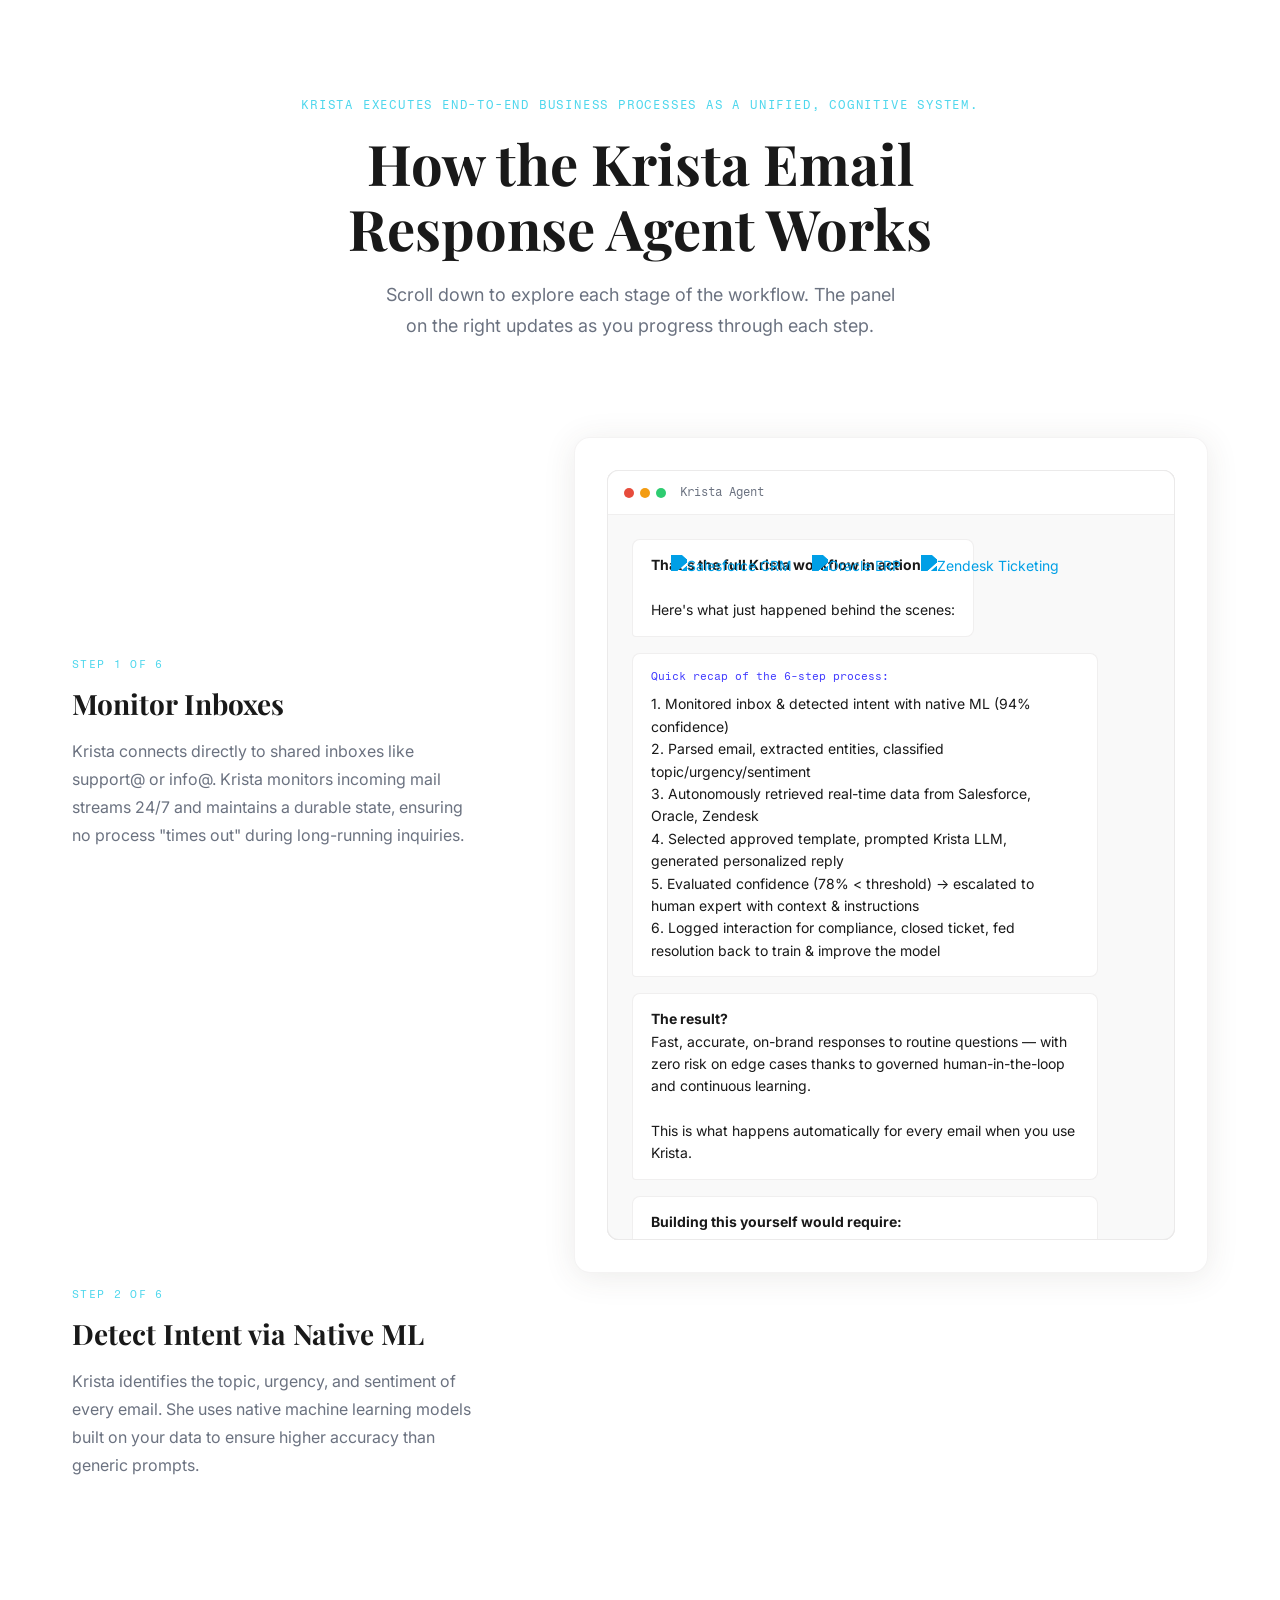
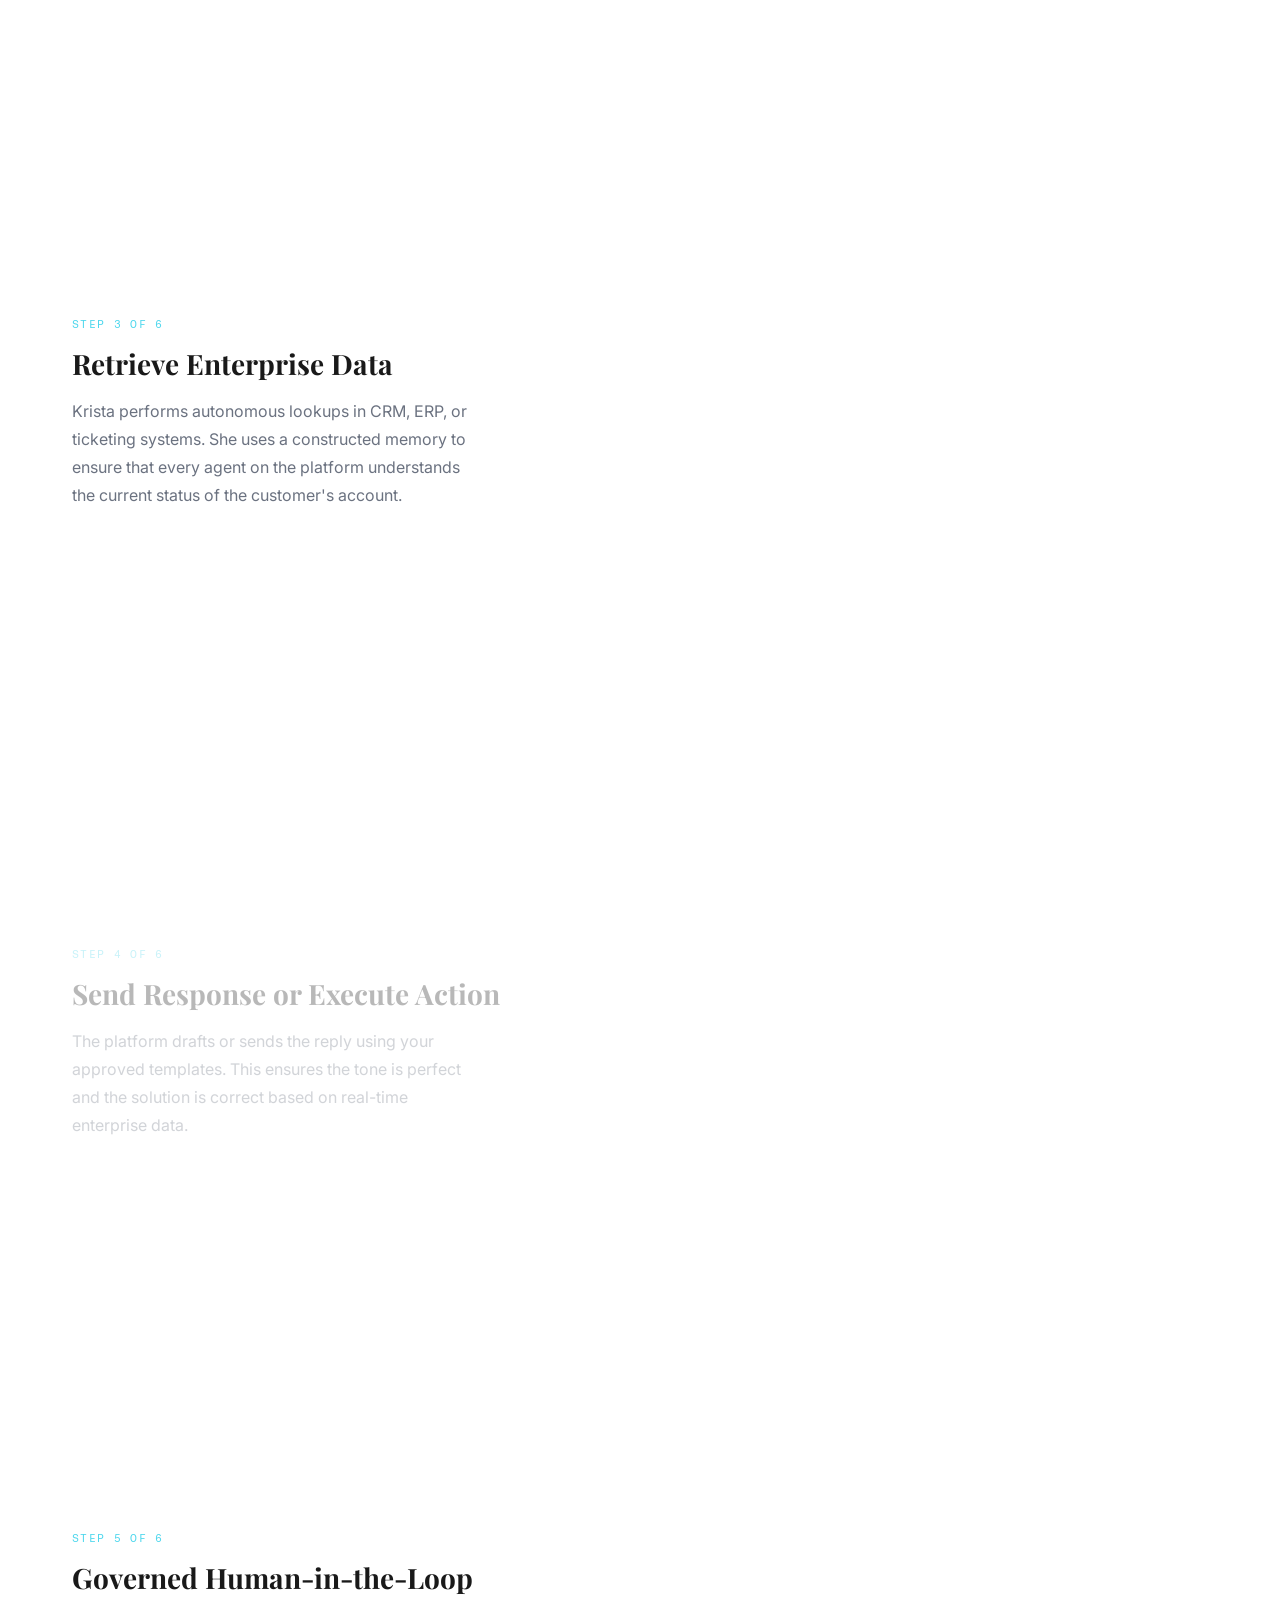
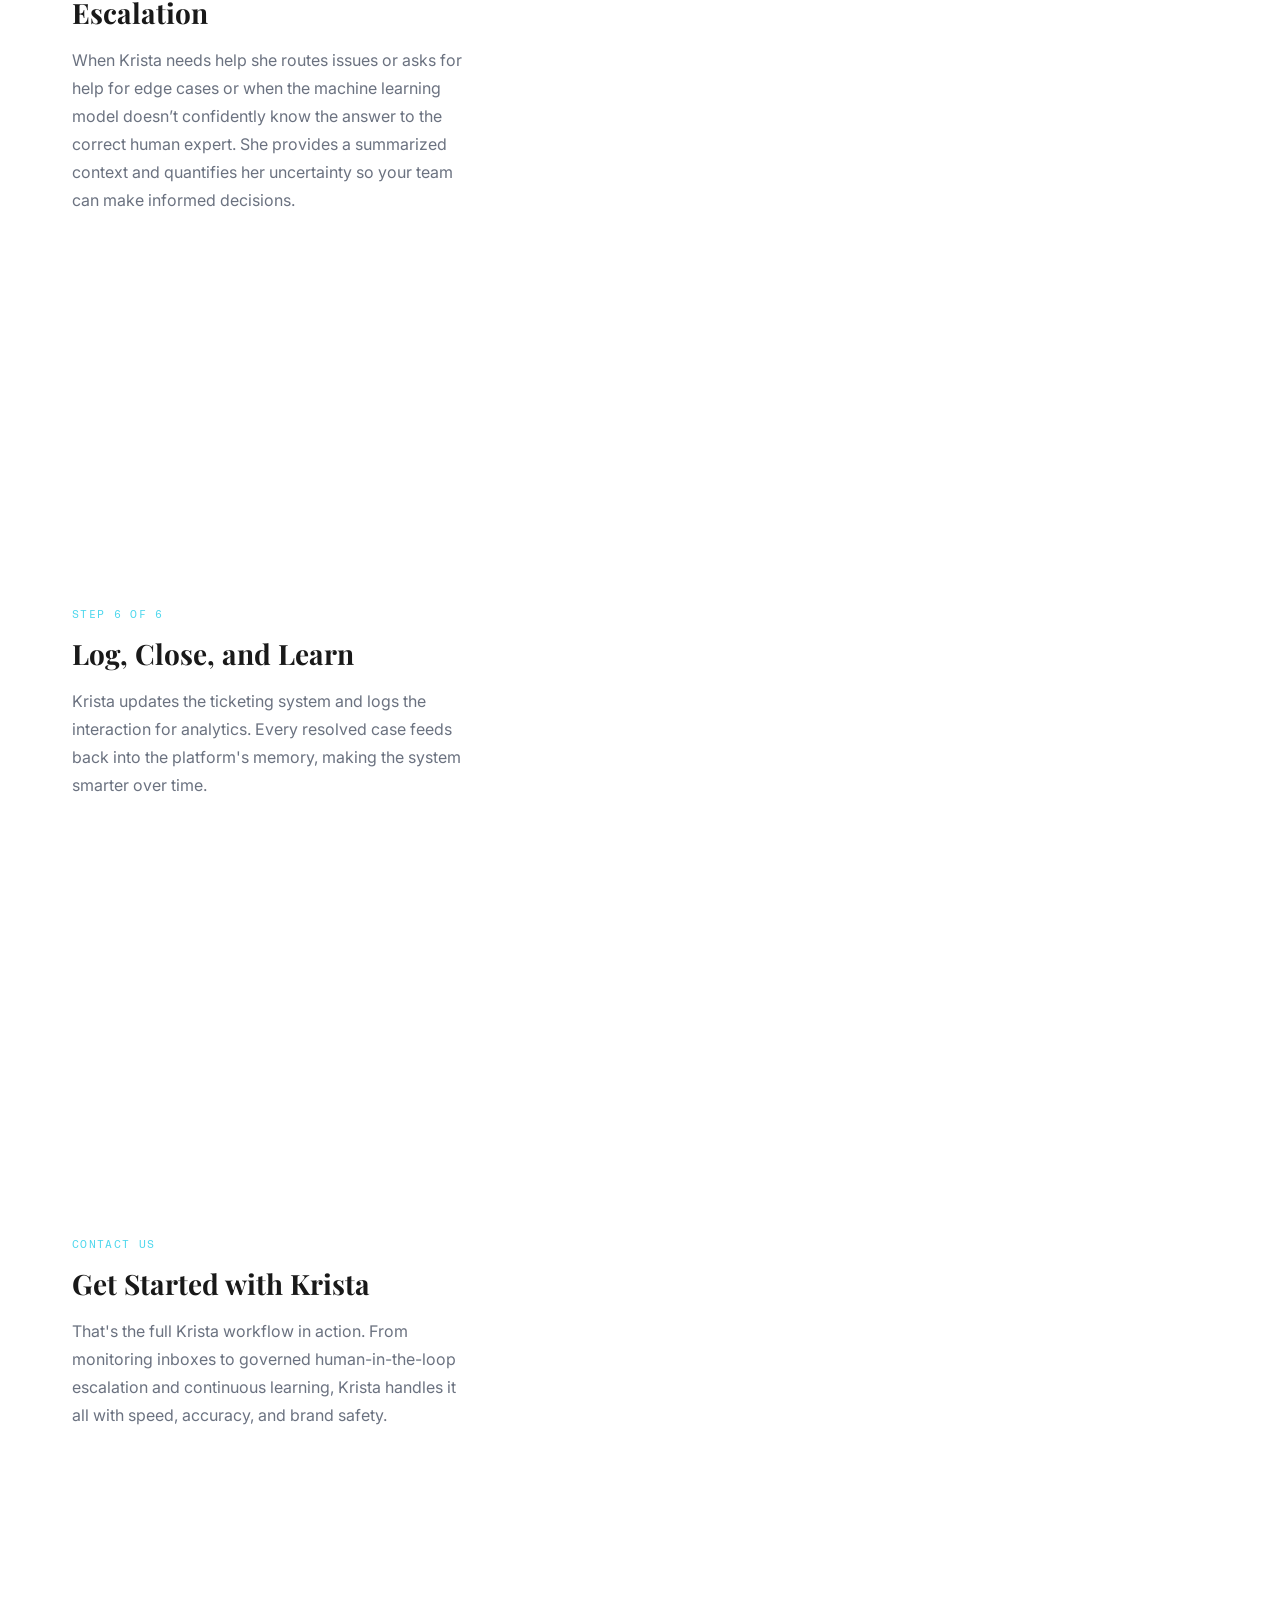
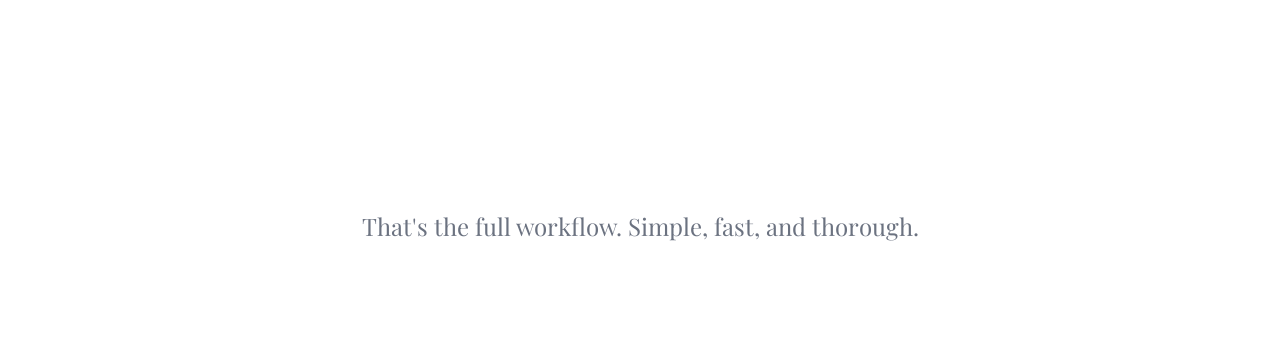
==== Email read and respond/index.html @ 3c8031a1 "initializing demo repository" ====
<!DOCTYPE html>
<html lang="en">
<head>
  <meta charset="UTF-8">
  <meta name="viewport" content="width=device-width, initial-scale=1.0">
  <title>Scrollytelling Demo</title>
  <link rel="preconnect" href="https://fonts.googleapis.com">
  <link rel="preconnect" href="https://fonts.gstatic.com" crossorigin>
  <link href="https://fonts.googleapis.com/css2?family=Inter:wght@400;500;600&family=Playfair+Display:wght@500;700&family=Fragment+Mono&display=swap" rel="stylesheet">
  <link rel="stylesheet" href="styles.css">
</head>
<body>

  <header class="hero">
    <span class="hero__label">Krista executes end-to-end business processes as a unified, cognitive system.

</span>
    <h1 class="hero__title">How the Krista Email Response Agent Works</h1>
    <p class="hero__subtitle">Scroll down to explore each stage of the workflow. The panel on the right updates as you progress through each step.</p>
  </header>

  <section class="scrolly" aria-label="Feature walkthrough">

    <!-- LEFT COLUMN: Scrollable text steps -->
    <div class="scrolly__steps">

      <article class="scrolly__step is-active" data-step="1">
        <span class="scrolly__label">STEP 1 OF 6</span>
        <h2 class="scrolly__heading">Monitor Inboxes</h2>
        <p class="scrolly__text">Krista connects directly to shared inboxes like support@ or info@. Krista monitors incoming mail streams 24/7 and maintains a durable state, ensuring no process "times out" during long-running inquiries.</p>
      </article>

      <article class="scrolly__step" data-step="2">
        <span class="scrolly__label">STEP 2 OF 6</span>
        <h2 class="scrolly__heading">Detect Intent via Native ML</h2>
        <p class="scrolly__text">Krista identifies the topic, urgency, and sentiment of every email. She uses native machine learning models built on your data to ensure higher accuracy than generic prompts.</p>
      </article>

      <article class="scrolly__step" data-step="3">
        <span class="scrolly__label">STEP 3 OF 6</span>
        <h2 class="scrolly__heading">Retrieve Enterprise Data</h2>
        <p class="scrolly__text">Krista performs autonomous lookups in CRM, ERP, or ticketing systems. She uses a constructed memory to ensure that every agent on the platform understands the current status of the customer's account.</p>
      </article>

      <article class="scrolly__step" data-step="4">
        <span class="scrolly__label">STEP 4 OF 6</span>
        <h2 class="scrolly__heading">Send Response or Execute Action</h2>
        <p class="scrolly__text">The platform drafts or sends the reply using your approved templates. This ensures the tone is perfect and the solution is correct based on real-time enterprise data.</p>
      </article>

      <article class="scrolly__step" data-step="5">
        <span class="scrolly__label">STEP 5 OF 6</span>
        <h2 class="scrolly__heading">Governed Human-in-the-Loop Escalation</h2>
        <p class="scrolly__text">When Krista needs help she routes issues or asks for help for edge cases or when the machine learning model doesn’t confidently know the answer to the correct human expert. She provides a summarized context and quantifies her uncertainty so your team can make informed decisions.</p>
      </article>

      <article class="scrolly__step" data-step="6">
        <span class="scrolly__label">STEP 6 OF 6</span>
        <h2 class="scrolly__heading">Log, Close, and Learn</h2>
        <p class="scrolly__text">Krista updates the ticketing system and logs the interaction for analytics. Every resolved case feeds back into the platform's memory, making the system smarter over time.</p>
      </article>

       <article class="scrolly__step" data-step="7">
        <span class="scrolly__label">Contact Us</span>
        <h2 class="scrolly__heading">Get Started with Krista</h2>
        <p class="scrolly__text">That's the full Krista workflow in action. From monitoring inboxes to governed human-in-the-loop escalation and continuous learning, Krista handles it all with speed, accuracy, and brand safety.</p>

    </div>

    <!-- RIGHT COLUMN: Sticky panel with swappable content -->
    <div class="scrolly__sticky-wrap">
      <div class="scrolly__sticky">

       <!-- Panel 1: Chat/Input Card – Step 1: Inbox Monitoring & Intent Detection -->
<div class="scrolly__panel is-active" data-panel="1">
  <div class="panel-card">
    <div class="panel-card__header">
      <span class="panel-card__dot panel-card__dot--red"></span>
      <span class="panel-card__dot panel-card__dot--yellow"></span>
      <span class="panel-card__dot panel-card__dot--green"></span>
      <span class="panel-card__title">Krista Agent</span>
    </div>
    <div class="panel-card__body">
      <div class="chat-bubble chat-bubble--user">
        New email arrived in support@yourcompany.com<br>
        From: customer123@example.com<br>
        Subject: Where is my order #ORD-45678?
      </div>

      <div class="chat-bubble chat-bubble--agent chat-bubble--hidden">
        <span class="chat-bubble__status">Monitoring shared inbox 24/7...</span>
        New message detected. Establishing durable connection state.
      </div>

      <div class="chat-bubble chat-bubble--agent chat-bubble--hidden">
        <span class="chat-bubble__status">Step 1 complete.</span>
        Moving to intent detection.
      </div>
    </div>
  </div>
</div>

<!-- Panel 2: Step 2 – Detailed Parsing, Intent Classification & Context Building -->
<div class="scrolly__panel" data-panel="2">
  <div class="panel-card">
    <div class="panel-card__header">
      <span class="panel-card__dot panel-card__dot--red"></span>
      <span class="panel-card__dot panel-card__dot--yellow"></span>
      <span class="panel-card__dot panel-card__dot--green"></span>
      <span class="panel-card__title">Krista Agent</span>
    </div>
    <div class="panel-card__body">

      <div class="chat-bubble chat-bubble--agent">
        <span class="chat-bubble__status">Reading email content → subject, body, attachments...</span>
        Parsing natural language input.
        Extracting key entities: order number ORD-45678
        Intent keywords: ("where is", "order").
      </div>

      <div class="chat-bubble chat-bubble--agent chat-bubble--hidden">
        <div style="float: left; margin: 0 16px 12px 0; max-width: 20%;">
          <img src="https://krista.ai/wp-content/uploads/2024/02/Ask-Krista-AI@2x.png" 
               alt="Krista AI Intent Detection Illustration" 
               style="display: block; width: 100%; height: auto; border-radius: 8px;">
        </div>
        <span class="chat-bubble__status">Calling native ML intent classifier (trained on your historical data)...</span>
        Analyzing topic, urgency, and sentiment. 
        Model confidence: 94%.
      </div>

      <div class="chat-bubble chat-bubble--agent chat-bubble--hidden">
        <span class="chat-bubble__status">Intent detected:</span>
        Topic → Order status inquiry<br>
        Urgency → Medium<br>
        Sentiment → Neutral / slightly anxious<br>
        Primary intent label → "shipment_question / track_order"
      </div>

      <div class="chat-bubble chat-bubble--agent chat-bubble--hidden">
        <span class="chat-bubble__status">Building shared memory context...</span>
        Customer email matches existing record.
        Preparing for autonomous data lookup in next step (CRM / ticketing system).
      </div>

      <div class="chat-bubble chat-bubble--agent chat-bubble--hidden">
        <span class="chat-bubble__status">Step 2 complete.</span>
        High-confidence context established.
        Initiating autonomous enterprise data retrieval.
      </div>

    </div>
  </div>
</div>
    <!-- Panel 3: Step 3 – Autonomous Enterprise Data Retrieval -->
<div class="scrolly__panel" data-panel="3">
  <div class="panel-card">
    <div class="panel-card__header">
      <span class="panel-card__dot panel-card__dot--red"></span>
      <span class="panel-card__dot panel-card__dot--yellow"></span>
      <span class="panel-card__dot panel-card__dot--green"></span>
      <span class="panel-card__title">Krista Agent</span>
    </div>
    <div class="panel-card__body">

      <div class="chat-bubble chat-bubble--agent">
        <!-- Icons row: Connected systems -->
        <div style="text-align: center; margin-bottom: 12px;">
          <!-- Salesforce (tinted to Krista blue) -->
          <img src="https://simpleicons.org/icons/salesforce.svg" 
               alt="Salesforce CRM" 
               style="width: 32px; height: 32px; margin: 0 8px; vertical-align: middle; filter: brightness(0) saturate(100%) invert(42%) sepia(93%) saturate(1352%) hue-rotate(168deg) brightness(95%) contrast(101%);">

          <!-- Oracle (tinted similarly) -->
          <img src="https://simpleicons.org/icons/oracle.svg" 
               alt="Oracle ERP" 
               style="width: 32px; height: 32px; margin: 0 8px; vertical-align: middle; filter: brightness(0) saturate(100%) invert(42%) sepia(93%) saturate(1352%) hue-rotate(168deg) brightness(95%) contrast(101%);">

          <!-- Zendesk (tinted) -->
          <img src="https://upload.wikimedia.org/wikipedia/commons/c/c8/Zendesk_logo.svg" 
               alt="Zendesk Ticketing" 
               style="width: 32px; height: 32px; margin: 0 8px; vertical-align: middle; filter: brightness(0) saturate(100%) invert(42%) sepia(93%) saturate(1352%) hue-rotate(168deg) brightness(95%) contrast(101%);">
        </div>

        <span class="chat-bubble__status">Retrieving real-time data from connected enterprise systems...</span>
        Connected: Salesforce CRM, Oracle ERP, Zendesk ticketing.<br>
        Found matching customer record in Salesforce.<br>
        Order status pulled from ERP: Shipped via UPS.<br>
        No open tickets in Zendesk – proceeding to draft personalized response.
      </div>

      <div class="chat-bubble chat-bubble--agent chat-bubble--hidden">
        <span class="chat-bubble__status">Step 3 complete.</span>
        All required data retrieved with high confidence.
        Moving to response generation.
      </div>

    </div>
  </div>
</div>
    

        <!-- Panel 4: Step 4 – Draft Response Generation with Templates & Krista LLM -->
<div class="scrolly__panel" data-panel="4">
  <div class="panel-card">
    <div class="panel-card__header">
      <span class="panel-card__dot panel-card__dot--red"></span>
      <span class="panel-card__dot panel-card__dot--yellow"></span>
      <span class="panel-card__dot panel-card__dot--green"></span>
      <span class="panel-card__title">Krista Agent</span>
    </div>
    <div class="panel-card__body">

      <div class="chat-bubble chat-bubble--agent">
        <span class="chat-bubble__status">Collecting all relevant information and data...</span>
        Merging real-time results from Salesforce CRM, Oracle ERP, Zendesk ticketing, and shared memory context.<br>
        Customer record confirmed:
         • Order #ORD-45678 status: Shipped
         • ETA: 2 days • No open tickets
         • Sentiment: Neutral/slightly anxious.
      </div>

      <div class="chat-bubble chat-bubble--agent chat-bubble--hidden">
        <span class="chat-bubble__status">Retrieving approved brand template...</span>
        Matching intent label "shipment_question / track_order" to your pre-approved response library.<br>
        Selected template: "Order-Status-Update-Standard-v3" (contains placeholders for order number, carrier, ETA, and empathetic tone).
      </div>

      <div class="chat-bubble chat-bubble--agent chat-bubble--hidden">
        <span class="chat-bubble__status">Building structured prompt for Krista LLM...</span>
        Injecting live data into template slots
         • Enforcing exact brand tone guidelines
         • Adding personalization rules (customer name, previous interaction history) 
         • Including compliance & accuracy guardrails.
      </div>

      <div class="chat-bubble chat-bubble--agent chat-bubble--hidden">
        <span class="chat-bubble__status">Calling Krista LLM (fine-tuned on your historical data & tone)...</span>
        Generating response with high fidelity.<br>
        Model confidence: 98%.
      </div>

      <div class="chat-bubble chat-bubble--agent chat-bubble--hidden">
        <span class="chat-bubble__status">Step 4 complete.</span>
        Personalized reply drafted and and delivered.
      </div>

    </div>
  </div>
</div>

        <!-- Panel 5: Step 5 – Governed Human-in-the-Loop Escalation -->
<div class="scrolly__panel" data-panel="5">
  <div class="panel-card">
    <div class="panel-card__header">
      <span class="panel-card__dot panel-card__dot--red"></span>
      <span class="panel-card__dot panel-card__dot--yellow"></span>
      <span class="panel-card__dot panel-card__dot--green"></span>
      <span class="panel-card__title">Krista Agent</span>
    </div>
    <div class="panel-card__body">

      <div class="chat-bubble chat-bubble--agent">
        <span class="chat-bubble__status">Evaluating response confidence before send...</span>
        Intent classification: 94% (from Step 2)<br>
        Data retrieval completeness: 100%<br>
        Generated response personalization & tone match: 72%<br>
        Overall confidence score: 78%<br><br>
        <strong>Threshold not met (below 85%). Triggering governed human-in-the-loop escalation.</strong>
      </div>

      <div class="chat-bubble chat-bubble--agent chat-bubble--hidden">
        <span class="chat-bubble__status">Routing to human expert...</span>
        Detected edge case: Customer mentioned "damaged package" in follow-up sentence not captured in primary intent.<br>
        Uncertainty source: Ambiguous damage description + no matching photos or prior claim in Zendesk.<br>
        Recommended assignee: Customer Support Tier 2 (SME: Shipping & Claims)
      </div>

      <div class="chat-bubble chat-bubble--agent chat-bubble--hidden">
        <span class="chat-bubble__status">Human escalation ticket created & assigned</span>
        Sending summary context to agent dashboard...
      </div>

      <div class="chat-bubble chat-bubble--agent chat-bubble--hidden">
        <strong>Message to assigned agent (visible in your ticketing / collaboration tool):</strong><br><br>
        <em>Hi Team,<br><br>
        Krista here — I've escalated this conversation (Ticket #SUP-98765, Customer: customer123@example.com, Order #ORD-45678).<br><br>
        <strong>Why escalation?</strong><br>
        • Overall confidence: 78% (below 85% threshold)<br>
        • Detected potential claim for damaged package in body text ("box arrived crushed"), but no photos or prior claim found<br>
        • Intent label "shipment_question" may need upgrade to "damage_claim_inquiry"<br><br>
        <strong>Current Krista draft (not sent):</strong><br>
        "Hi [Name], thank you for reaching out about order #ORD-45678. Your package has shipped via UPS and is expected in 2 days."<br><br>
        <strong>Recommended next steps:</strong><br>
        1. Review full email thread (attached in ticket)<br>
        2. Decide if this needs damage claim process (request photos, file claim with UPS, issue refund/replacement)<br>
        3. Reply directly or update Krista with approved response text / new intent label<br>
        4. Mark ticket "Resolved by human" or "Teach Krista" to retrain model on this edge case<br><br>
        Let me know how you'd like to proceed — I'm ready to incorporate your guidance instantly.<br><br>
        Thanks!<br>Krista</em>
      </div>

      <div class="chat-bubble chat-bubble--agent chat-bubble--hidden">
        <span class="chat-bubble__status">Waiting for human input...</span>
        Escalation complete. Krista paused — will resume once agent provides direction or approval.<br>
        This ensures 100% accuracy and brand safety on uncertain cases.
      </div>

      <div class="chat-bubble chat-bubble--agent chat-bubble--hidden">
        <span class="chat-bubble__status">Step 5 complete (conditional).</span>
        Governed human-in-the-loop activated for edge case handling. Process remains fully auditable and improvable.
      </div>

    </div>
  </div>
</div>

        <!-- Panel 6: Step 6 – Log, Close, and Learn (Continuous Improvement Loop) -->
<div class="scrolly__panel" data-panel="6">
  <div class="panel-card">
    <div class="panel-card__header">
      <span class="panel-card__dot panel-card__dot--red"></span>
      <span class="panel-card__dot panel-card__dot--yellow"></span>
      <span class="panel-card__dot panel-card__dot--green"></span>
      <span class="panel-card__title">Krista Agent</span>
    </div>
    <div class="panel-card__body">

      <div class="chat-bubble chat-bubble--agent">
        <span class="chat-bubble__status">Finalizing interaction – entering logging & learning phase...</span>
        All steps completed. Response delivered (or escalated & resolved with human input).
      </div>

      <div class="chat-bubble chat-bubble--agent chat-bubble--hidden">
        <span class="chat-bubble__status">Updating ticketing system for compliance & audit trail...</span>
        Logging full interaction metadata to Zendesk / your chosen platform:<br>
        • Ticket #SUP-98765 updated & closed<br>
        • Full email thread archived<br>
        • Resolution outcome recorded: "Answered via Krista AI" or "Resolved by human escalation"<br>
        • Timestamps, confidence scores, data sources, and final response attached<br>
        • Compliance tags applied (e.g., GDPR/PII handled, no sensitive data exposed)
      </div>

      <div class="chat-bubble chat-bubble--agent chat-bubble--hidden">
        <span class="chat-bubble__status">Feeding resolved case back into Krista platform memory...</span>
        Preparing anonymized learning dataset:<br>
        • Original email + extracted intent<br>
        • Retrieved enterprise data (Salesforce, Oracle, Zendesk)<br>
        • Generated draft (if sent) or human-approved final response<br>
        • Confidence scores at each step<br>
        • Any escalation reason & human correction (if applicable)
      </div>

      <div class="chat-bubble chat-bubble--agent chat-bubble--hidden">
        <span class="chat-bubble__status">Reinforcement & model update initiated...</span>
        Sending batch to Krista training pipeline:<br>
        • If fully autonomous (high confidence): Positive reinforcement – strengthens current intent classification & response patterns<br>
        • If human escalated & provided correction: Supervised learning signal – adjusts model weights for this edge case<br>
        • Retraining frequency: Continuous (incremental updates) + periodic full retrain on accumulated cases<br>
        • Outcome: Next time a similar ambiguous "damaged package" inquiry arrives, Krista will classify & handle it with higher confidence
      </div>

      <div class="chat-bubble chat-bubble--agent chat-bubble--hidden">
        <span class="chat-bubble__status">Learning loop complete.</span>
        Interaction logged for analytics & compliance.<br>
        Model improved incrementally.<br>
        Krista is now smarter for future inquiries from this customer and similar ones.
      </div>

      <div class="chat-bubble chat-bubble--agent chat-bubble--hidden">
        <span class="chat-bubble__status">Step 6 complete – cycle finished.</span>
        Ready for next incoming email. Continuous improvement active 24/7.
      </div>

    </div>
  </div>
</div>
<!-- Panel 7: Final Summary & Call to Action -->
<div class="scrolly__panel" data-panel="7">
  <div class="panel-card">
    <div class="panel-card__header">
      <span class="panel-card__dot panel-card__dot--red"></span>
      <span class="panel-card__dot panel-card__dot--yellow"></span>
      <span class="panel-card__dot panel-card__dot--green"></span>
      <span class="panel-card__title">Krista Agent</span>
    </div>
    <div class="panel-card__body">

      <div class="chat-bubble chat-bubble--agent">
        <strong>That's the full Krista workflow in action.</strong><br><br>
        Here's what just happened behind the scenes:
      </div>

      <div class="chat-bubble chat-bubble--agent chat-bubble--hidden">
        <span class="chat-bubble__status">Quick recap of the 6-step process:</span>
        1. Monitored inbox & detected intent with native ML (94% confidence)<br>
        2. Parsed email, extracted entities, classified topic/urgency/sentiment<br>
        3. Autonomously retrieved real-time data from Salesforce, Oracle, Zendesk<br>
        4. Selected approved template, prompted Krista LLM, generated personalized reply<br>
        5. Evaluated confidence (78% < threshold) → escalated to human expert with context & instructions<br>
        6. Logged interaction for compliance, closed ticket, fed resolution back to train & improve the model
      </div>

      <div class="chat-bubble chat-bubble--agent chat-bubble--hidden">
        <strong>The result?</strong><br>
        Fast, accurate, on-brand responses to routine questions — with zero risk on edge cases thanks to governed human-in-the-loop and continuous learning.<br><br>
        This is what happens automatically for every email when you use Krista.
      </div>

      <div class="chat-bubble chat-bubble--agent chat-bubble--hidden">
        <strong>Building this yourself would require:</strong><br><br>
        • Custom machine learning models trained on your data<br>
        • Enterprise-grade security & compliance (PII handling, audit trails, GDPR/SOX)<br>
        • Robust governance & confidence scoring<br>
        • Real-time integrations to every system (CRM, ERP, ticketing)<br>
        • A safe way to detect out-of-bounds conditions and seamlessly engage the right human expert<br>
        • Ongoing reinforcement learning from every resolved case<br><br>
        That's a massive engineering lift — and most teams never finish it.
      </div>

      <div class="chat-bubble chat-bubble--agent chat-bubble--hidden">
        <strong>Krista already solves all of this — out of the box.</strong><br><br>
        No reinventing the wheel. Just connect your inbox and systems, define your tone/templates, set confidence thresholds… and let the agentic platform handle the rest.<br><br>
        Ready to stop drowning in shared inbox emails and start scaling support intelligently?
      </div>

      <!-- Call to Action Button -->
      <div style="text-align: center; margin: 24px 0;">
        <a href="https://krista.ai/contact/" 
           target="_blank" 
           style="display: inline-block; padding: 16px 32px; background-color: #4FD7ED; color: #FFFFFF; font-weight: bold; text-decoration: none; border-radius: 8px; font-size: 18px; box-shadow: 0 4px 12px rgba(79,215,237,0.3); transition: all 0.3s;">
          Contact Us to Get Started
        </a>
      </div>

      <div class="chat-bubble chat-bubble--agent chat-bubble--hidden" style="text-align: center; font-size: 14px; color: #7471FF;">
        Let's talk about how Krista can transform your shared inbox today.
      </div>

    </div>
  </div>
</div>
      </div>
    </div>

  </section>

  <footer class="closing">
    <p class="closing__text">That's the full workflow. Simple, fast, and thorough.</p>
  </footer>

  <script src="script.js"></script>
</body>
</html>
---- Email read and respond/styles.css ----
/* ===== DESIGN TOKENS ===== */
:root {
 --color-bg:          #FFFFFF;       /* Primary white for main background */
  --color-bg-light:    #f9f9f9;       /* Light Grey like the product background */
  --color-surface:     #FFFFFF;       /* Clean white cards/bubbles */
  --color-text:        #191919;       /* Nearly Black – main body text, strong readability */
  --color-text-muted:  #6B7280;       /* Grey – muted text, subtitles, secondary info */
  --color-accent:      #4FD7ED;       /* Krista primary blue – key accents, buttons, active states */
  --color-accent-light:#3F39FF;       /* Neon Blue – lighter/vibrant variant for hover/glow */
  --color-callout-bg:  #F6AF1E;       /* Mandarin – warm callout background (attention-grabbing but not harsh) */
  --color-callout-border: #EB7C80;  /* Salmon – border or accent line for callouts/status */
  --color-code-bg:     #3F3920;       /* Deep brown – dark code/syntax block background */
  --color-code-text:   #FFFFFF;       /* White – high-contrast text on dark code bg */
  --color-critical:    #EB7C80;       /* Salmon – softer "critical" (errors/warnings) instead of harsh red */
  --color-high: #e67e22;
  --color-medium: #f1c40f;
  --color-low: #27ae60;

  --font-heading: "Playfair Display", Georgia, serif;
  --font-body: "Inter", system-ui, -apple-system, sans-serif;
  --font-mono: "Fragment Mono", "SF Mono", "Consolas", monospace;

  --radius-lg: 16px;
  --radius-md: 12px;
  --radius-sm: 8px;
  --radius-xs: 4px;

  --shadow-card: 0 2px 16px rgba(72, 58, 49, 0.06);
  --shadow-sticky: 0 4px 32px rgba(72, 58, 49, 0.10);

  --sticky-top: 2rem;
  --step-min-height: 70vh;
  --transition-speed: 0.4s;
}

/* ===== RESET & BASE ===== */
*,
*::before,
*::after {
  margin: 0;
  padding: 0;
  box-sizing: border-box;
}

html {
  scroll-behavior: smooth;
}

body {
  font-family: var(--font-body);
  background-color: var(--color-bg);
  color: var(--color-text);
  line-height: 1.6;
  -webkit-font-smoothing: antialiased;
}

/* ===== HERO SECTION ===== */
.hero {
  max-width: 800px;
  margin: 0 auto;
  padding: 6rem 2rem 4rem;
  text-align: center;
}

.hero__label {
  font-family: var(--font-mono);
  font-size: 0.75rem;
  letter-spacing: 0.15em;
  text-transform: uppercase;
  color: var(--color-accent);
  display: block;
  margin-bottom: 1rem;
}

.hero__title {
  font-family: var(--font-heading);
  font-size: clamp(2rem, 5vw, 3.5rem);
  font-weight: 700;
  line-height: 1.15;
  color: var(--color-text);
  margin-bottom: 1.25rem;
}

.hero__subtitle {
  font-size: 1.125rem;
  color: var(--color-text-muted);
  max-width: 520px;
  margin: 0 auto;
  line-height: 1.7;
}

/* ===== SCROLLYTELLING CONTAINER ===== */
.scrolly {
  display: flex;
  gap: 48px;
  max-width: 1200px;
  margin: 0 auto;
  padding: 2rem 2rem 4rem;
  position: relative;
}

/* ===== LEFT COLUMN: STEPS ===== */
.scrolly__steps {
  flex: 0 0 40%;
  min-width: 0;
}

.scrolly__step {
  min-height: var(--step-min-height);
  padding: 3rem 0;
  display: flex;
  flex-direction: column;
  justify-content: center;
  opacity: 0.3;
  transition: opacity 0.35s ease;
}

.scrolly__step.is-active {
  opacity: 1;
}

.scrolly__label {
  font-family: var(--font-mono);
  font-size: 0.7rem;
  font-weight: 500;
  letter-spacing: 0.12em;
  text-transform: uppercase;
  color: var(--color-accent);
  margin-bottom: 0.75rem;
  display: block;
}

.scrolly__heading {
  font-family: var(--font-heading);
  font-size: 1.75rem;
  font-weight: 700;
  color: var(--color-text);
  margin-bottom: 1rem;
  line-height: 1.25;
}

.scrolly__text {
  font-size: 1rem;
  line-height: 1.75;
  color: var(--color-text-muted);
  max-width: 40ch;
}

.scrolly__button {
  display: inline-flex;
  align-items: center;
  justify-content: center;
  margin-top: 1.5rem;
  padding: 0.75rem 1.25rem;
  border-radius: var(--radius-sm);
  background: var(--color-accent);
  color: #fff;
  text-decoration: none;
  font-weight: 600;
  transition: background 0.2s ease;
}

.scrolly__button:hover {
  background: var(--color-accent-light);
}

/* ===== RIGHT COLUMN: STICKY WRAP ===== */
.scrolly__sticky-wrap {
  flex: 1;
  min-width: 0;
}

.scrolly__sticky {
  position: sticky;
  top: var(--sticky-top);
  height: calc(100vh - var(--sticky-top) - 2rem);
  background: var(--color-surface);
  border-radius: var(--radius-lg);
  box-shadow: var(--shadow-sticky);
  border: 1px solid rgba(72, 58, 49, 0.06);
  overflow: hidden;
  display: grid;
}

/* ===== PANEL STACKING & TRANSITIONS ===== */
.scrolly__panel {
  grid-area: 1 / 1;
  opacity: 0;
  visibility: hidden;
  transition:
    opacity var(--transition-speed) ease,
    visibility 0s var(--transition-speed);
  padding: 2rem;
  display: flex;
  flex-direction: column;
  justify-content: center;
  overflow-y: auto;
}

.scrolly__panel.is-active {
  opacity: 1;
  visibility: visible;
  transition:
    opacity var(--transition-speed) ease,
    visibility 0s 0s;
}

/* ===== CALLOUT BOX ===== */
.scrolly__callout {
  background: var(--color-callout-bg);
  border-left: 3px solid var(--color-callout-border);
  border-radius: var(--radius-xs);
  padding: 0.875rem 1.125rem;
  margin-top: 1.5rem;
  font-size: 0.85rem;
  line-height: 1.6;
  color: var(--color-text);
}

/* ===== PANEL 1: CHAT CARD ===== */
.panel-card {
  background: var(--color-bg-light);
  border-radius: var(--radius-md);
  overflow: hidden;
  border: 1px solid rgba(72, 58, 49, 0.08);
  height: 100%;
  display: flex;
  flex-direction: column;
}

.panel-card__header {
  display: flex;
  align-items: center;
  gap: 6px;
  padding: 0.75rem 1rem;
  background: var(--color-bg);
  border-bottom: 1px solid rgba(72, 58, 49, 0.08);
}

.panel-card__dot {
  width: 10px;
  height: 10px;
  border-radius: 50%;
}

.panel-card__dot--red { background: #e74c3c; }
.panel-card__dot--yellow { background: #f39c12; }
.panel-card__dot--green { background: #2ecc71; }

.panel-card__title {
  font-family: var(--font-mono);
  font-size: 0.75rem;
  color: var(--color-text-muted);
  margin-left: 8px;
}

.panel-card__body {
  padding: 1.5rem;
  flex: 1;
  display: flex;
  flex-direction: column;
  gap: 1rem;
}

.chat-bubble {
  padding: 0.875rem 1.125rem;
  border-radius: var(--radius-sm);
  font-size: 0.875rem;
  line-height: 1.6;
  max-width: 90%;
}

.chat-bubble--user {
  background: var(--color-accent);
  color: #fff;
  align-self: flex-end;
  border-bottom-right-radius: var(--radius-xs);
}

.chat-bubble--agent {
  background: var(--color-surface);
  color: var(--color-text);
  align-self: flex-start;
  border: 1px solid rgba(72, 58, 49, 0.08);
  border-bottom-left-radius: var(--radius-xs);
}

.chat-bubble__status {
  display: block;
  font-family: var(--font-mono);
  font-size: 0.7rem;
  color: var(--color-accent-light);
  margin-bottom: 0.5rem;
}

.chat-bubble--hidden {
  opacity: 0;
  visibility: hidden;
  transition: opacity 0.3s ease, visibility 0.3s ease;
}

/* ===== PANEL 2: CODE BLOCK ===== */
.panel-code {
  background: var(--color-code-bg);
  border-radius: var(--radius-md);
  overflow: hidden;
  height: 100%;
  display: flex;
  flex-direction: column;
}

.panel-code__header {
  display: flex;
  justify-content: space-between;
  align-items: center;
  padding: 0.75rem 1.25rem;
  background: rgba(0, 0, 0, 0.2);
}

.panel-code__filename {
  font-family: var(--font-mono);
  font-size: 0.75rem;
  color: var(--color-code-text);
  opacity: 0.7;
}

.panel-code__badge {
  font-family: var(--font-mono);
  font-size: 0.65rem;
  text-transform: uppercase;
  letter-spacing: 0.08em;
  color: #2ecc71;
  background: rgba(46, 204, 113, 0.15);
  padding: 2px 8px;
  border-radius: 999px;
}

.panel-code__body {
  padding: 1.25rem;
  flex: 1;
  overflow: auto;
  font-family: var(--font-mono);
  font-size: 0.8rem;
  line-height: 1.8;
  color: var(--color-code-text);
  tab-size: 4;
}

.panel-code__body code {
  font-family: inherit;
}

.code-keyword { color: #e8a850; }
.code-func { color: #6dbf8b; }
.code-string { color: #e07b6c; }
.code-comment { color: #7b6f65; }

/* ===== PANEL 3: VISUAL/HEATMAP ===== */
.panel-visual {
  display: flex;
  flex-direction: column;
  align-items: center;
  justify-content: center;
  height: 100%;
  gap: 1.5rem;
}

.panel-visual__grid {
  display: flex;
  flex-direction: column;
  gap: 8px;
  width: 100%;
  max-width: 360px;
}

.heatmap-row {
  display: flex;
  gap: 8px;
}

.heatmap-cell {
  flex: 1;
  aspect-ratio: 1;
  border-radius: var(--radius-xs);
  background: color-mix(in srgb, var(--color-critical) calc(var(--intensity) * 100%), var(--color-bg) calc((1 - var(--intensity)) * 100%));
  opacity: 0.8;
  transition: transform 0.2s ease;
}

.heatmap-cell:hover {
  transform: scale(1.08);
  opacity: 1;
}

.panel-visual__legend {
  display: flex;
  align-items: center;
  gap: 0.75rem;
  font-size: 0.75rem;
  color: var(--color-text-muted);
}

.panel-visual__legend-bar {
  width: 120px;
  height: 8px;
  border-radius: 4px;
  background: linear-gradient(to right, var(--color-bg), var(--color-critical));
}

.panel-visual__legend-label {
  font-family: var(--font-mono);
  font-size: 0.65rem;
  text-transform: uppercase;
  letter-spacing: 0.08em;
}

.panel-visual__caption {
  font-size: 0.8rem;
  color: var(--color-text-muted);
  text-align: center;
}

/* ===== PANEL 4: METRICS ===== */
.panel-metrics {
  display: flex;
  flex-direction: column;
  gap: 1.25rem;
}

.panel-metrics__title {
  font-family: var(--font-heading);
  font-size: 1.25rem;
  font-weight: 600;
  color: var(--color-text);
}

.metric-row {
  display: flex;
  align-items: center;
  gap: 0.75rem;
}

.metric-row__label {
  font-size: 0.8rem;
  font-weight: 500;
  color: var(--color-text);
  width: 60px;
  flex-shrink: 0;
}

.metric-row__bar {
  flex: 1;
  height: 10px;
  background: var(--color-bg);
  border-radius: 5px;
  overflow: hidden;
}

.metric-row__fill {
  height: 100%;
  width: var(--width);
  border-radius: 5px;
  transition: width 0.6s ease;
}

.metric-row__fill--critical { background: var(--color-critical); }
.metric-row__fill--high { background: var(--color-high); }
.metric-row__fill--medium { background: var(--color-medium); }
.metric-row__fill--low { background: var(--color-low); }

.metric-row__value {
  font-family: var(--font-mono);
  font-size: 0.85rem;
  font-weight: 600;
  color: var(--color-text);
  width: 24px;
  text-align: right;
  flex-shrink: 0;
}

/* ===== PANEL 5: REPORT ===== */
.panel-report {
  display: flex;
  flex-direction: column;
  gap: 1.25rem;
}

.panel-report__header {
  display: flex;
  align-items: center;
  gap: 0.75rem;
}

.panel-report__icon {
  font-size: 2rem;
}

.panel-report__title {
  font-family: var(--font-heading);
  font-size: 1.15rem;
  font-weight: 600;
  color: var(--color-text);
}

.panel-report__meta {
  font-size: 0.75rem;
  color: var(--color-text-muted);
}

.panel-report__section {
  background: var(--color-bg-light);
  border-radius: var(--radius-sm);
  padding: 1rem 1.125rem;
  border: 1px solid rgba(72, 58, 49, 0.06);
}

.panel-report__section-title {
  font-size: 0.85rem;
  font-weight: 600;
  color: var(--color-text);
  margin-bottom: 0.375rem;
}

.panel-report__section-text {
  font-size: 0.8rem;
  line-height: 1.6;
  color: var(--color-text-muted);
  margin-bottom: 0.5rem;
}

.panel-report__section-text code {
  font-family: var(--font-mono);
  font-size: 0.75rem;
  background: var(--color-bg);
  padding: 1px 5px;
  border-radius: 3px;
  color: var(--color-accent);
}

.panel-report__severity {
  font-family: var(--font-mono);
  font-size: 0.6rem;
  font-weight: 600;
  letter-spacing: 0.08em;
  padding: 2px 8px;
  border-radius: 999px;
  display: inline-block;
}

.panel-report__severity--critical {
  background: rgba(192, 57, 43, 0.12);
  color: var(--color-critical);
}

.panel-report__severity--high {
  background: rgba(230, 126, 34, 0.12);
  color: var(--color-high);
}

/* ===== PANEL 6: CTA ===== */
.panel-cta {
  display: flex;
  flex-direction: column;
  align-items: center;
  justify-content: center;
  text-align: center;
  height: 100%;
  gap: 1rem;
}

.panel-cta__icon {
  width: 64px;
  height: 64px;
  border-radius: 50%;
  background: rgba(39, 174, 96, 0.12);
  color: var(--color-low);
  font-size: 1.75rem;
  display: flex;
  align-items: center;
  justify-content: center;
}

.panel-cta__title {
  font-family: var(--font-heading);
  font-size: 1.5rem;
  font-weight: 700;
  color: var(--color-text);
}

.panel-cta__text {
  font-size: 0.9rem;
  color: var(--color-text-muted);
  max-width: 36ch;
  line-height: 1.6;
}

.panel-cta__stats {
  display: flex;
  gap: 2rem;
  margin: 0.75rem 0;
}

.panel-cta__stat {
  display: flex;
  flex-direction: column;
  align-items: center;
}

.panel-cta__stat-value {
  font-family: var(--font-mono);
  font-size: 1.75rem;
  font-weight: 600;
  color: var(--color-text);
}

.panel-cta__stat-label {
  font-size: 0.7rem;
  color: var(--color-text-muted);
  text-transform: uppercase;
  letter-spacing: 0.06em;
}

.panel-cta__button {
  margin-top: 0.5rem;
  padding: 0.75rem 2rem;
  background: var(--color-accent);
  color: #fff;
  border: none;
  border-radius: var(--radius-sm);
  font-family: var(--font-body);
  font-size: 0.9rem;
  font-weight: 500;
  cursor: pointer;
  transition: background 0.2s ease, transform 0.15s ease;
}

.panel-cta__button:hover {
  background: var(--color-text);
  transform: translateY(-1px);
}

/* ===== FOOTER ===== */
.closing {
  text-align: center;
  padding: 6rem 2rem;
}

.closing__text {
  font-family: var(--font-heading);
  font-size: 1.5rem;
  color: var(--color-text-muted);
}

/* ===== RESPONSIVE ===== */
@media (max-width: 768px) {
  .hero {
    padding: 4rem 1.5rem 2rem;
  }

  .scrolly {
    flex-direction: column;
    gap: 0;
    padding: 0 1rem 2rem;
  }

  .scrolly__sticky-wrap {
    position: sticky;
    top: 0;
    z-index: 10;
    height: 50vh;
    order: -1;
  }

  .scrolly__sticky {
    position: relative;
    top: 0;
    height: 100%;
    border-radius: 0 0 var(--radius-md) var(--radius-md);
  }

  .scrolly__steps {
    flex: 1;
  }

  .scrolly__step {
    min-height: 50vh;
    padding: 2rem 0;
  }

  .scrolly__heading {
    font-size: 1.35rem;
  }

  .scrolly__panel {
    padding: 1.25rem;
  }
}
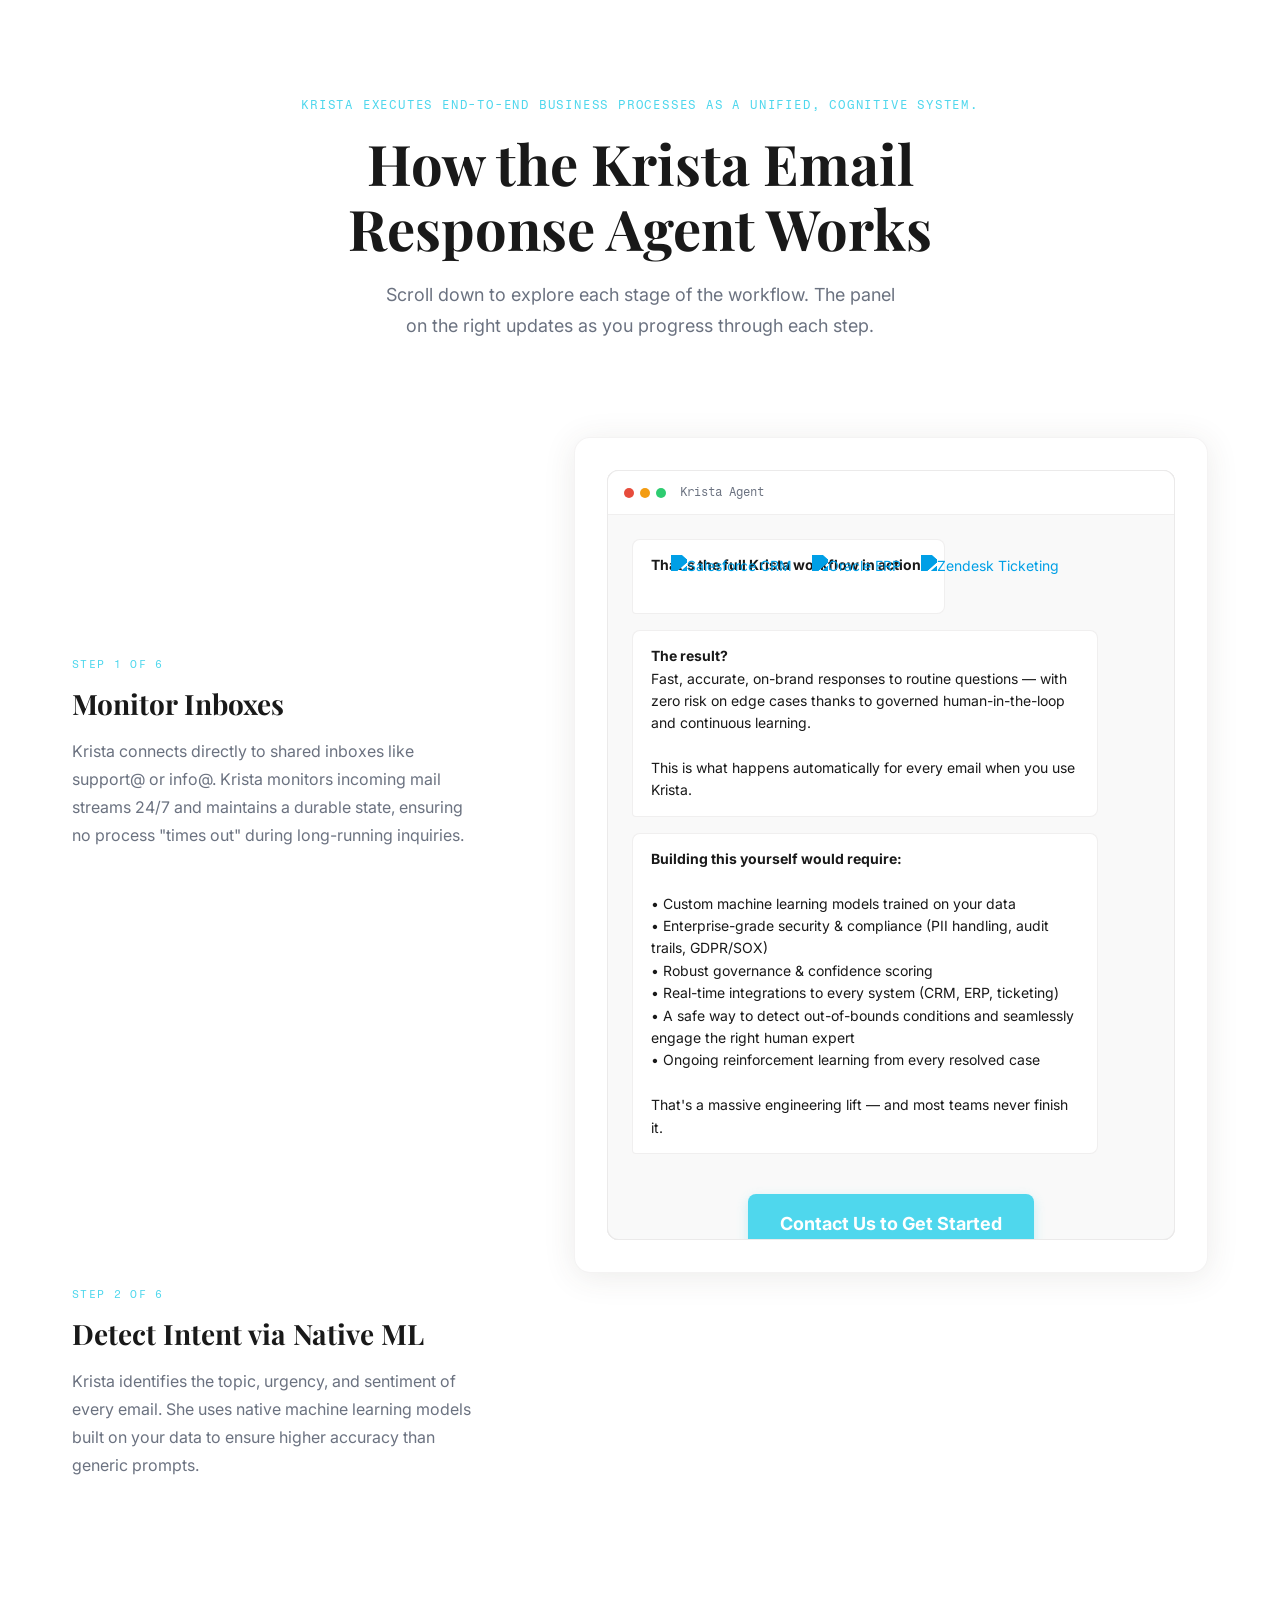
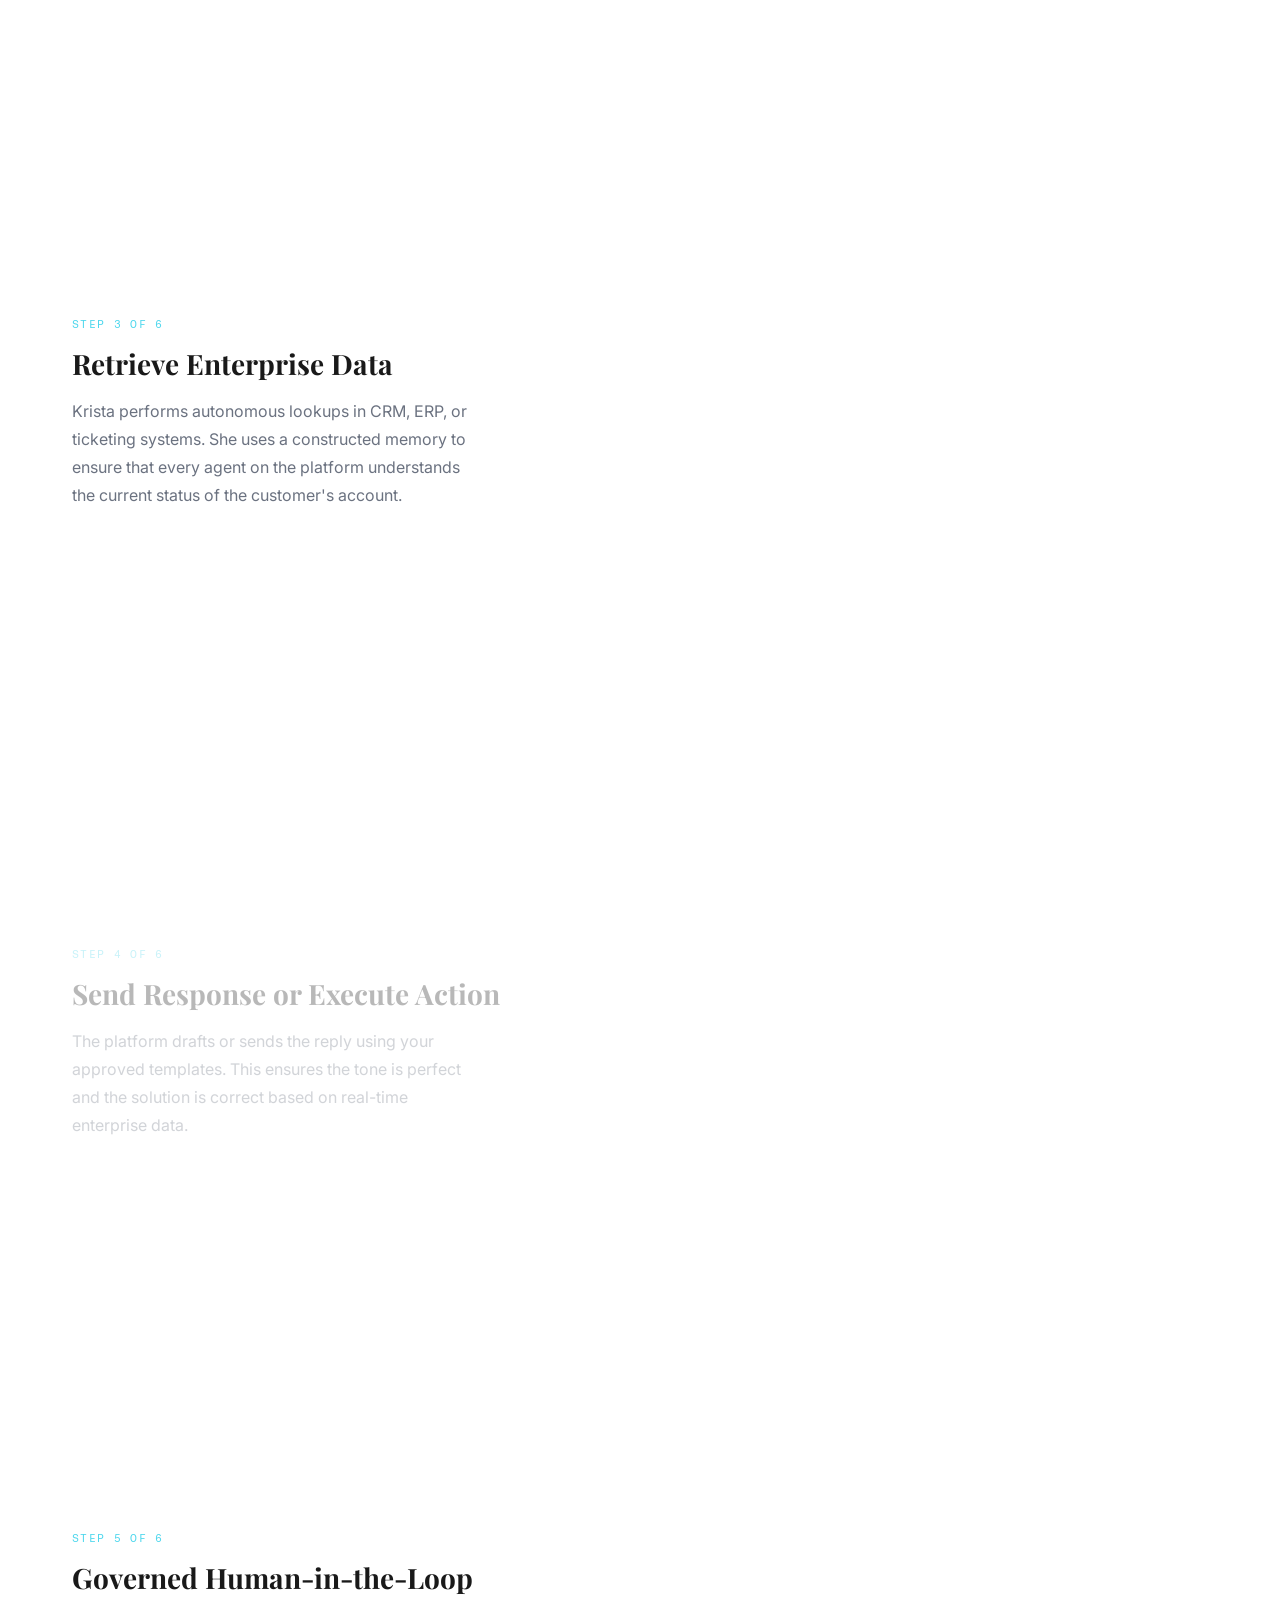
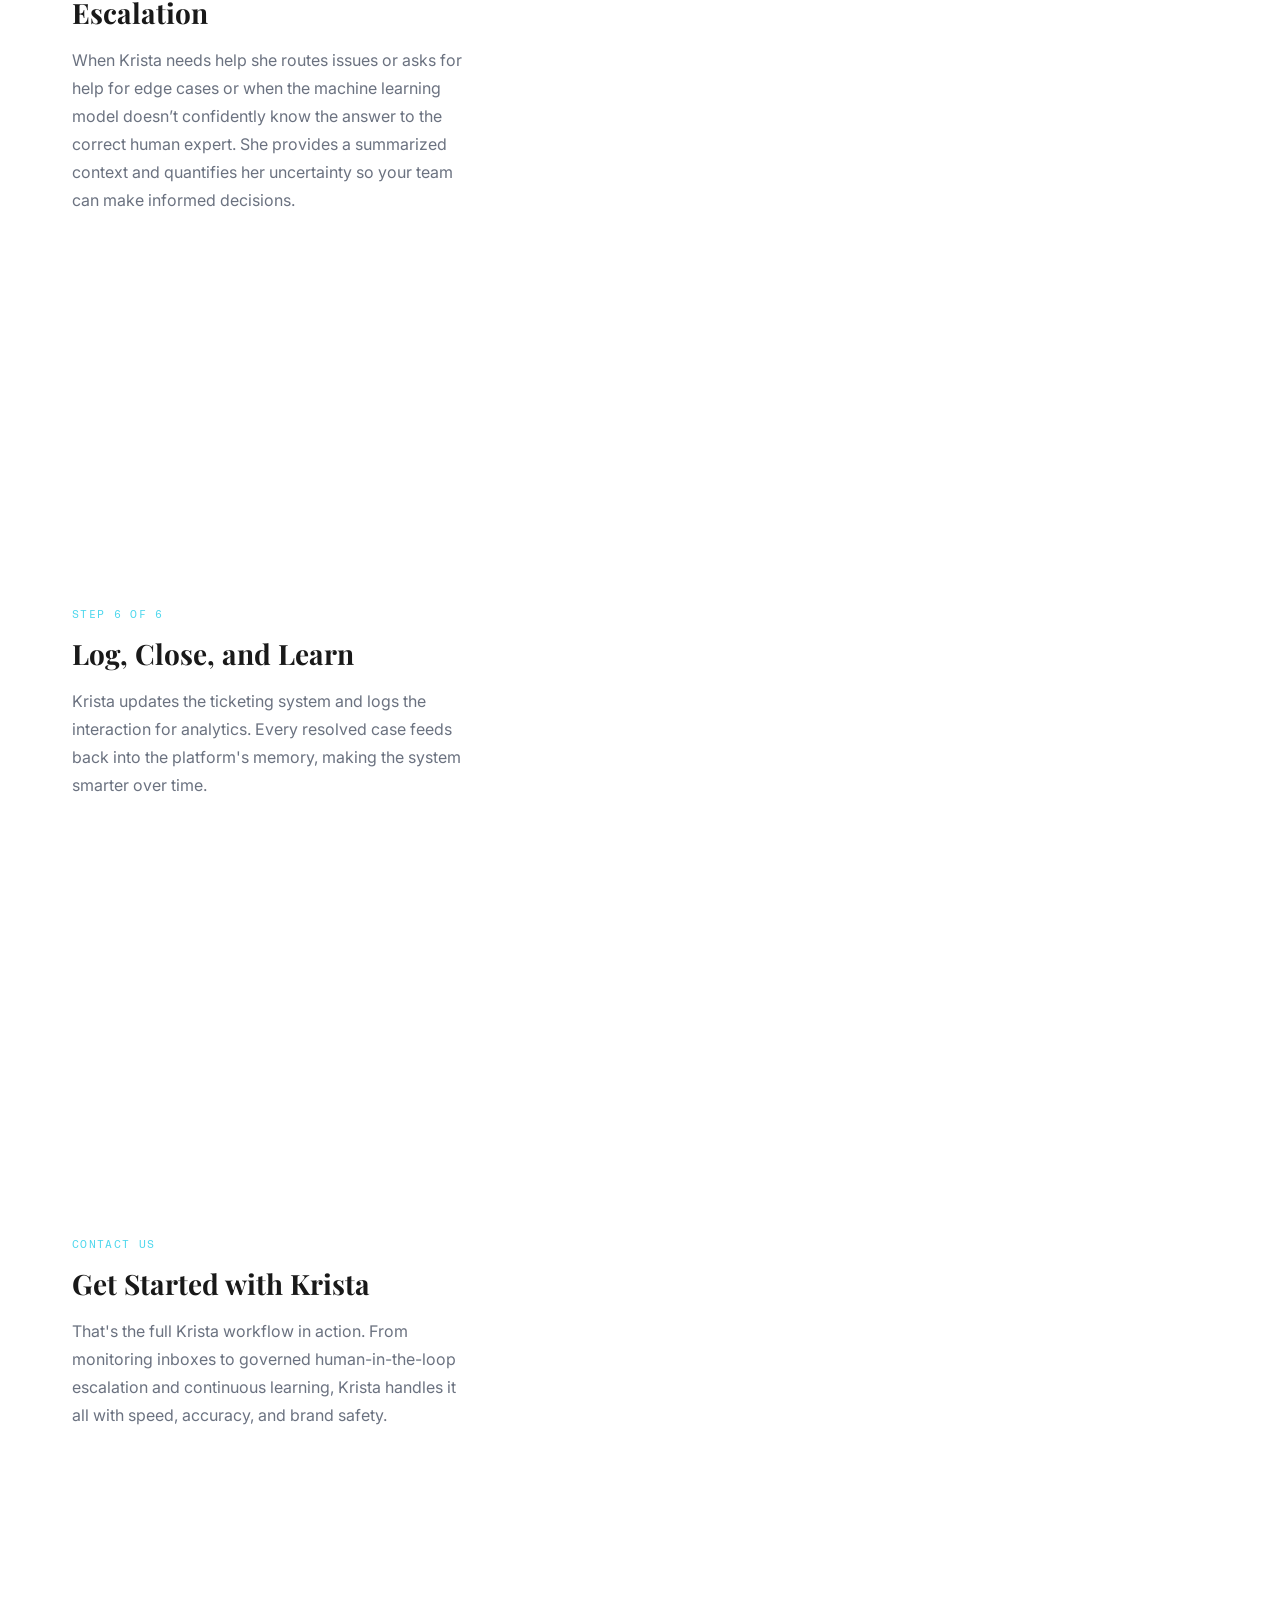
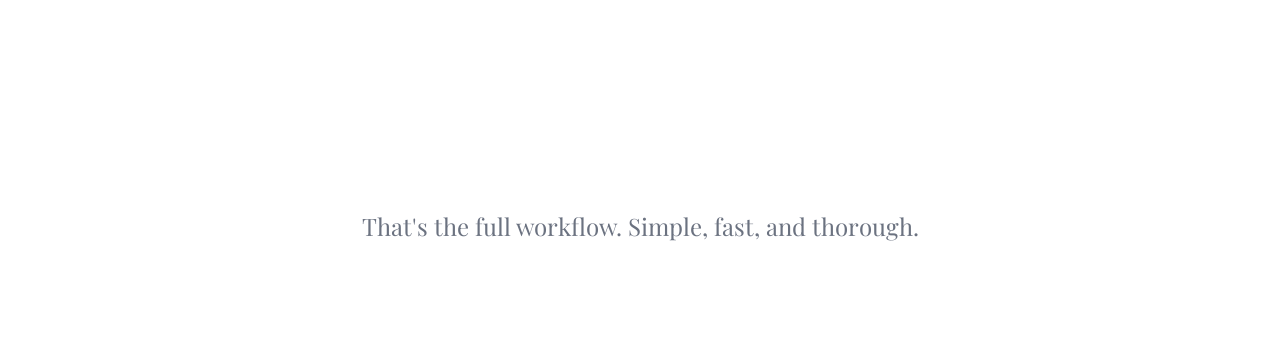
==== commit a3014514: "shortened text" ====
--- a/Email read and respond/index.html
+++ b/Email read and respond/index.html
@@ -282,25 +282,6 @@
       </div>
 
       <div class="chat-bubble chat-bubble--agent chat-bubble--hidden">
-        <strong>Message to assigned agent (visible in your ticketing / collaboration tool):</strong><br><br>
-        <em>Hi Team,<br><br>
-        Krista here — I've escalated this conversation (Ticket #SUP-98765, Customer: customer123@example.com, Order #ORD-45678).<br><br>
-        <strong>Why escalation?</strong><br>
-        • Overall confidence: 78% (below 85% threshold)<br>
-        • Detected potential claim for damaged package in body text ("box arrived crushed"), but no photos or prior claim found<br>
-        • Intent label "shipment_question" may need upgrade to "damage_claim_inquiry"<br><br>
-        <strong>Current Krista draft (not sent):</strong><br>
-        "Hi [Name], thank you for reaching out about order #ORD-45678. Your package has shipped via UPS and is expected in 2 days."<br><br>
-        <strong>Recommended next steps:</strong><br>
-        1. Review full email thread (attached in ticket)<br>
-        2. Decide if this needs damage claim process (request photos, file claim with UPS, issue refund/replacement)<br>
-        3. Reply directly or update Krista with approved response text / new intent label<br>
-        4. Mark ticket "Resolved by human" or "Teach Krista" to retrain model on this edge case<br><br>
-        Let me know how you'd like to proceed — I'm ready to incorporate your guidance instantly.<br><br>
-        Thanks!<br>Krista</em>
-      </div>
-
-      <div class="chat-bubble chat-bubble--agent chat-bubble--hidden">
         <span class="chat-bubble__status">Waiting for human input...</span>
         Escalation complete. Krista paused — will resume once agent provides direction or approval.<br>
         This ensures 100% accuracy and brand safety on uncertain cases.
@@ -333,31 +314,15 @@
 
       <div class="chat-bubble chat-bubble--agent chat-bubble--hidden">
         <span class="chat-bubble__status">Updating ticketing system for compliance & audit trail...</span>
-        Logging full interaction metadata to Zendesk / your chosen platform:<br>
+        Logging full interaction metadata to Zendesk.<br>
         • Ticket #SUP-98765 updated & closed<br>
         • Full email thread archived<br>
-        • Resolution outcome recorded: "Answered via Krista AI" or "Resolved by human escalation"<br>
-        • Timestamps, confidence scores, data sources, and final response attached<br>
         • Compliance tags applied (e.g., GDPR/PII handled, no sensitive data exposed)
       </div>
 
       <div class="chat-bubble chat-bubble--agent chat-bubble--hidden">
         <span class="chat-bubble__status">Feeding resolved case back into Krista platform memory...</span>
-        Preparing anonymized learning dataset:<br>
-        • Original email + extracted intent<br>
-        • Retrieved enterprise data (Salesforce, Oracle, Zendesk)<br>
-        • Generated draft (if sent) or human-approved final response<br>
-        • Confidence scores at each step<br>
-        • Any escalation reason & human correction (if applicable)
-      </div>
-
-      <div class="chat-bubble chat-bubble--agent chat-bubble--hidden">
-        <span class="chat-bubble__status">Reinforcement & model update initiated...</span>
-        Sending batch to Krista training pipeline:<br>
-        • If fully autonomous (high confidence): Positive reinforcement – strengthens current intent classification & response patterns<br>
-        • If human escalated & provided correction: Supervised learning signal – adjusts model weights for this edge case<br>
-        • Retraining frequency: Continuous (incremental updates) + periodic full retrain on accumulated cases<br>
-        • Outcome: Next time a similar ambiguous "damaged package" inquiry arrives, Krista will classify & handle it with higher confidence
+        Preparing anonymized learning dataset.<br>
       </div>
 
       <div class="chat-bubble chat-bubble--agent chat-bubble--hidden">
@@ -388,17 +353,6 @@
 
       <div class="chat-bubble chat-bubble--agent">
         <strong>That's the full Krista workflow in action.</strong><br><br>
-        Here's what just happened behind the scenes:
-      </div>
-
-      <div class="chat-bubble chat-bubble--agent chat-bubble--hidden">
-        <span class="chat-bubble__status">Quick recap of the 6-step process:</span>
-        1. Monitored inbox & detected intent with native ML (94% confidence)<br>
-        2. Parsed email, extracted entities, classified topic/urgency/sentiment<br>
-        3. Autonomously retrieved real-time data from Salesforce, Oracle, Zendesk<br>
-        4. Selected approved template, prompted Krista LLM, generated personalized reply<br>
-        5. Evaluated confidence (78% < threshold) → escalated to human expert with context & instructions<br>
-        6. Logged interaction for compliance, closed ticket, fed resolution back to train & improve the model
       </div>
 
       <div class="chat-bubble chat-bubble--agent chat-bubble--hidden">
@@ -418,12 +372,6 @@
         That's a massive engineering lift — and most teams never finish it.
       </div>
 
-      <div class="chat-bubble chat-bubble--agent chat-bubble--hidden">
-        <strong>Krista already solves all of this — out of the box.</strong><br><br>
-        No reinventing the wheel. Just connect your inbox and systems, define your tone/templates, set confidence thresholds… and let the agentic platform handle the rest.<br><br>
-        Ready to stop drowning in shared inbox emails and start scaling support intelligently?
-      </div>
-
       <!-- Call to Action Button -->
       <div style="text-align: center; margin: 24px 0;">
         <a href="https://krista.ai/contact/" 
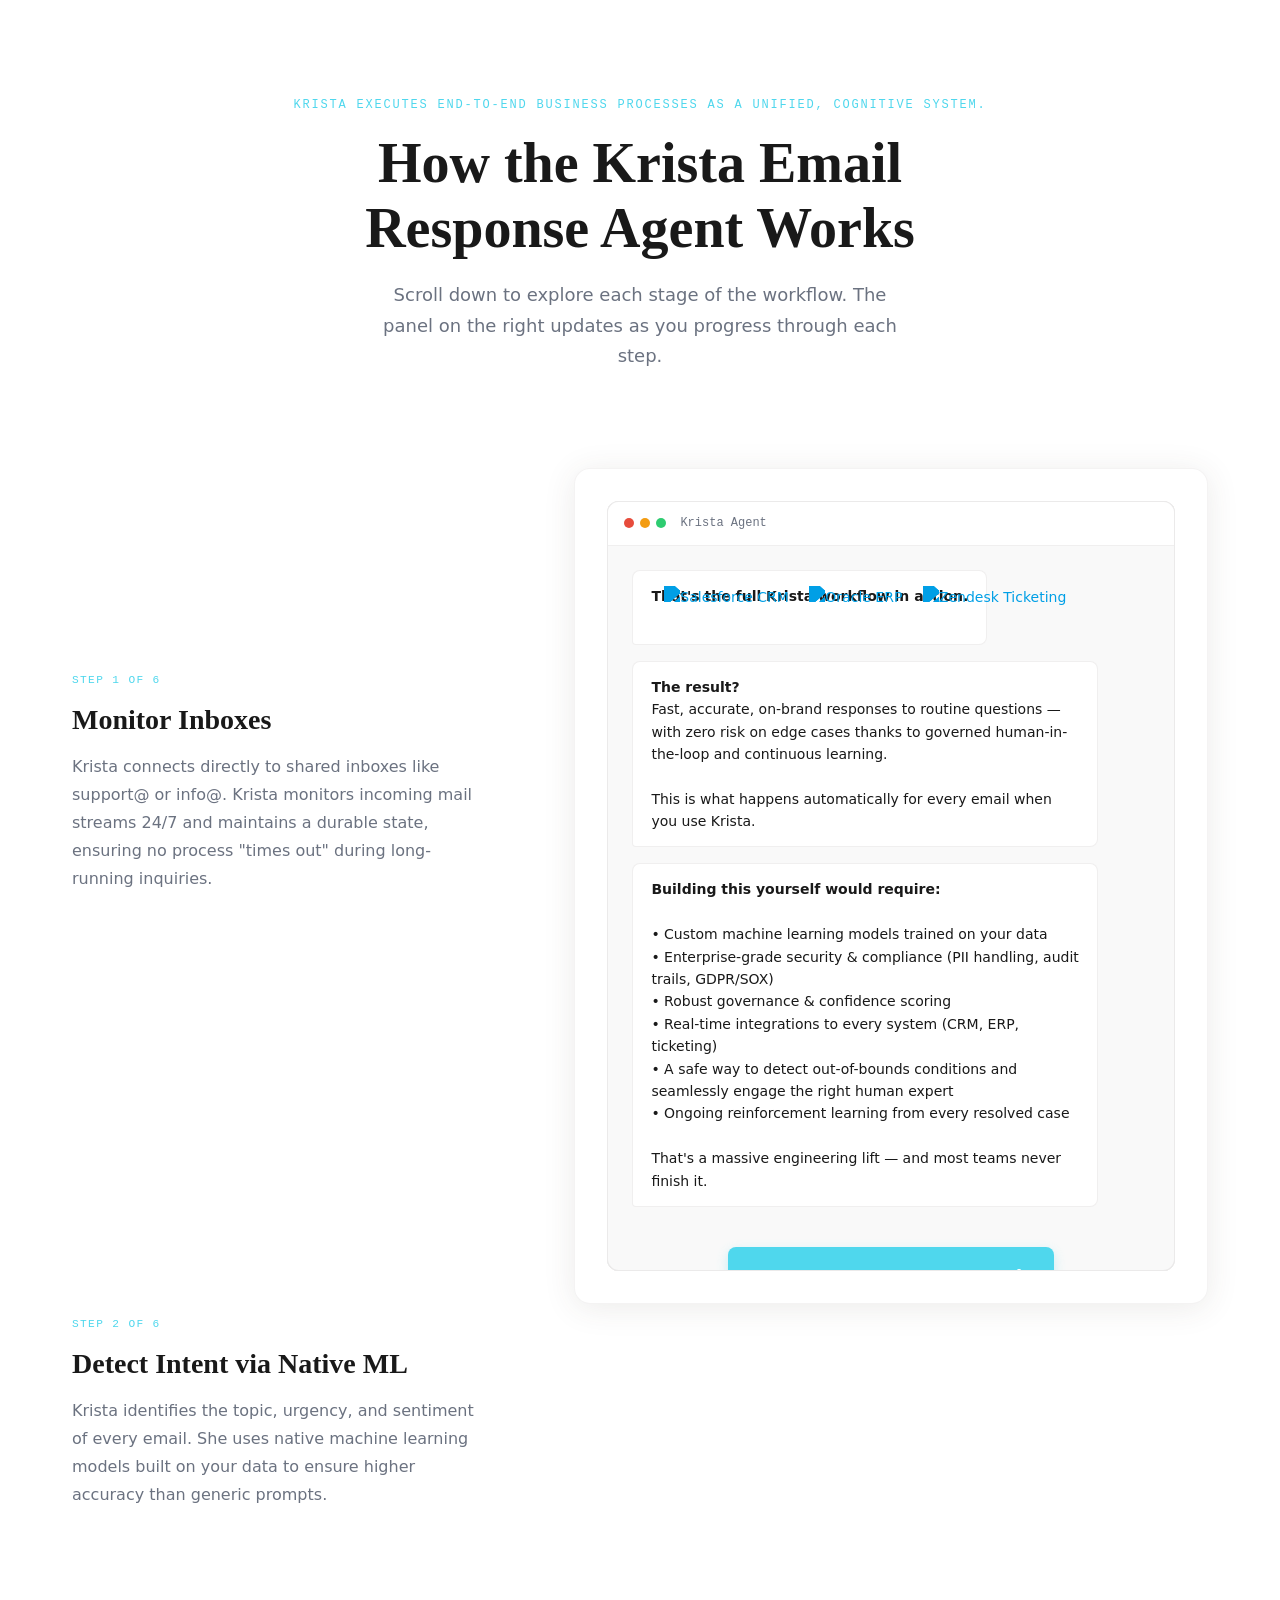
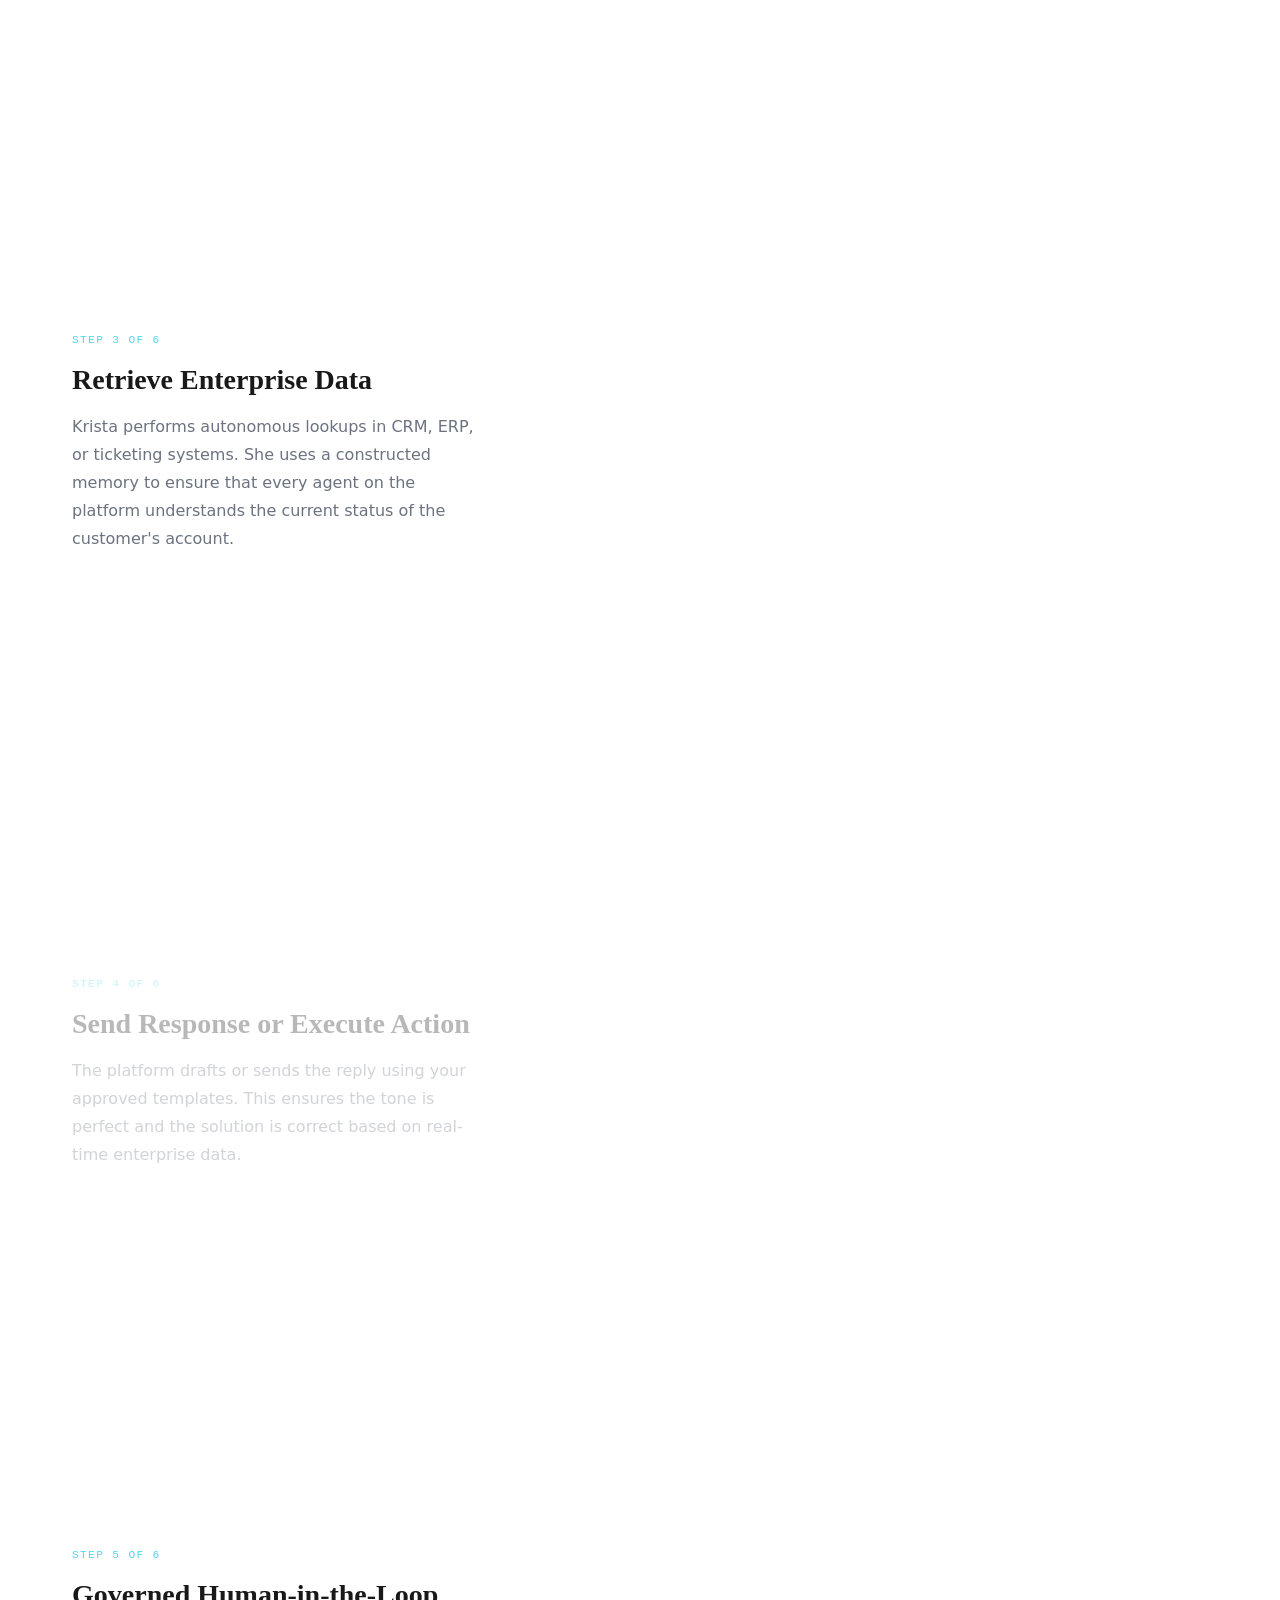
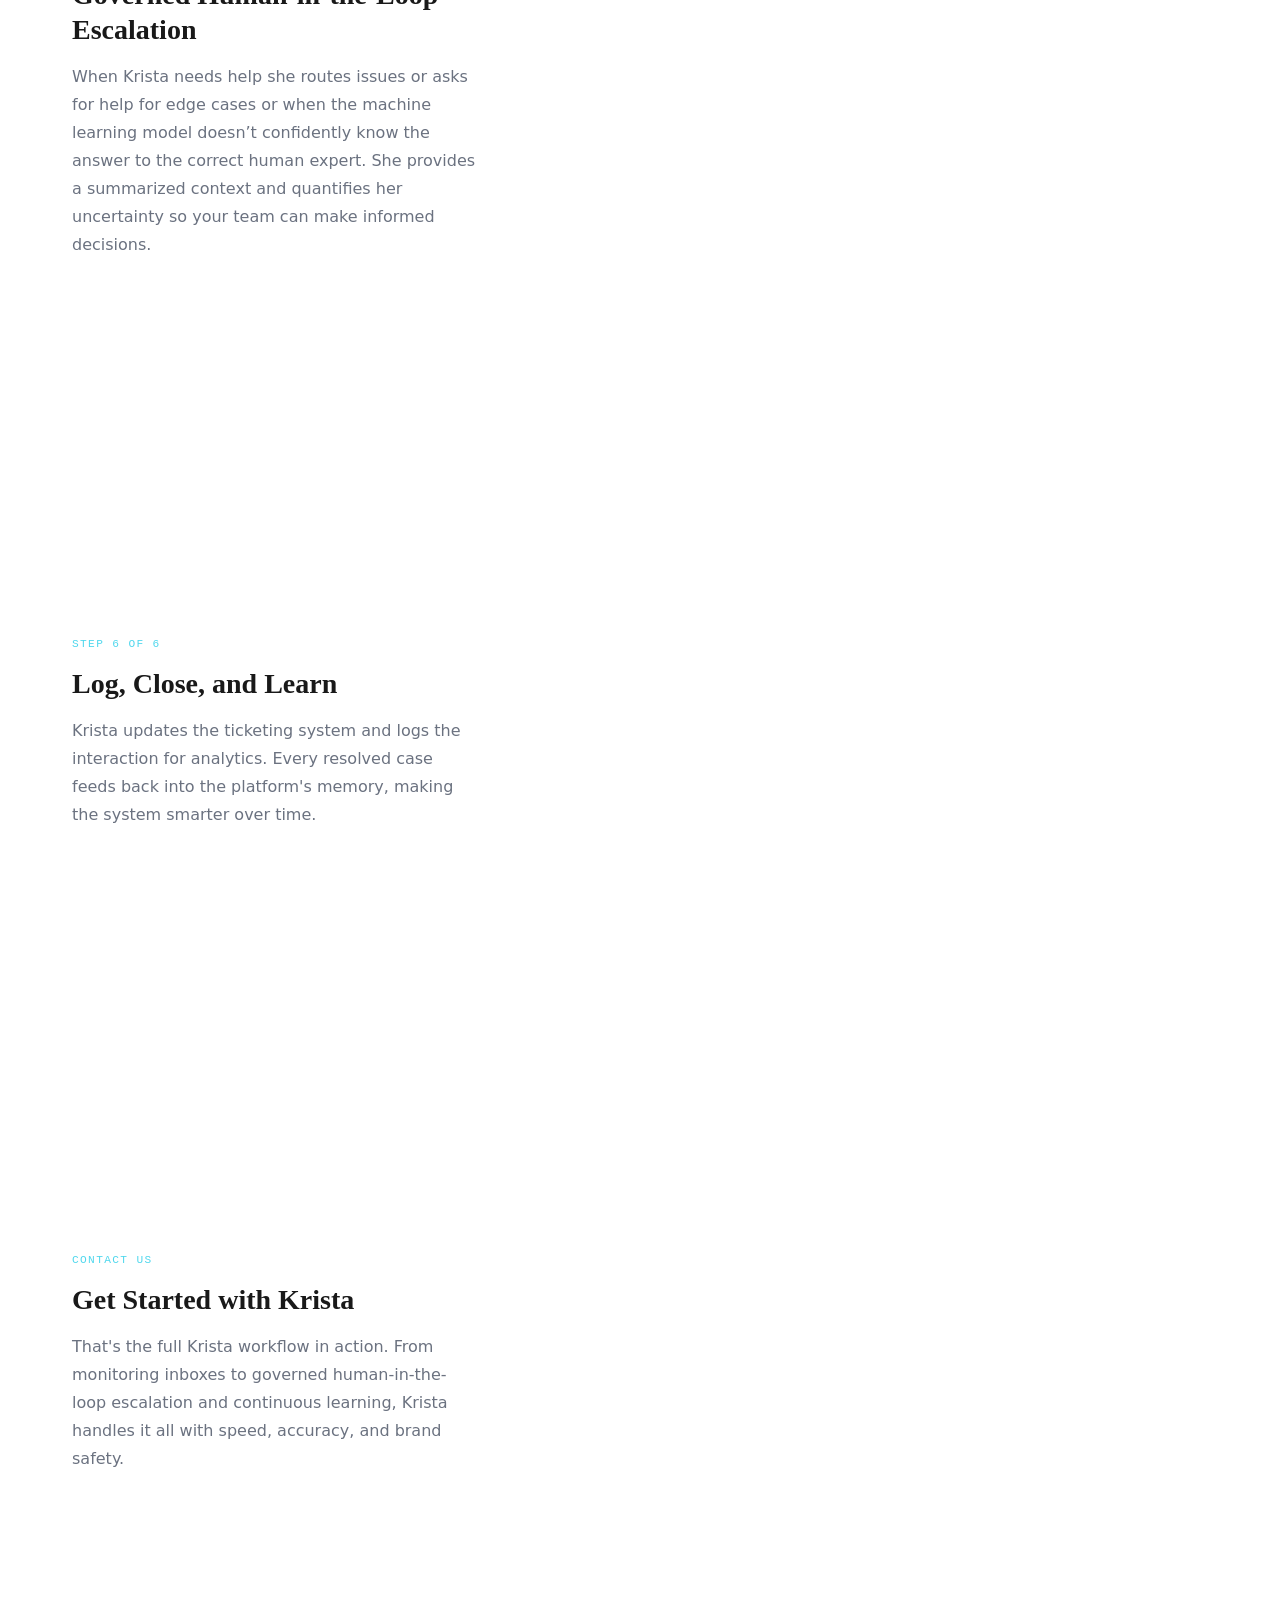
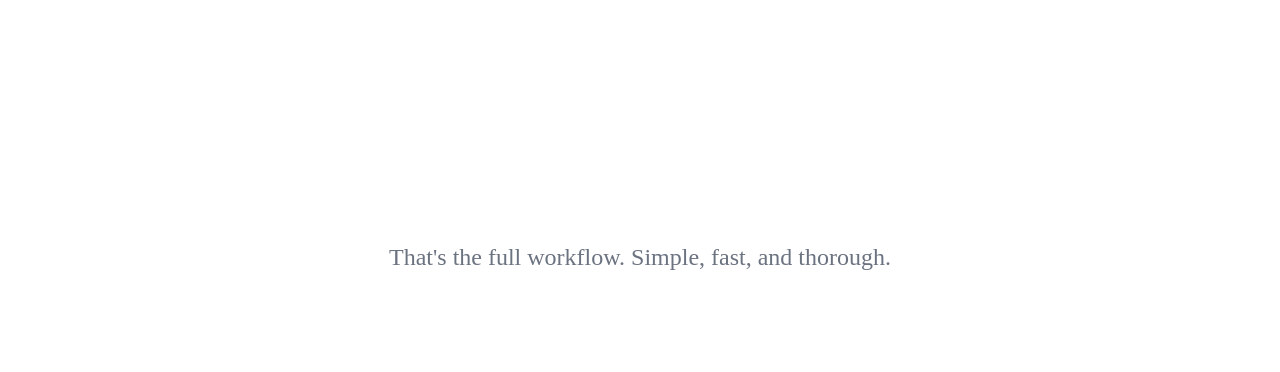
==== commit 0df061a1: "Add Inbound Document Processing demo and update fonts to IBM Plex Sans New scrollytelling demo for i" ====
--- a/Email read and respond/index.html
+++ b/Email read and respond/index.html
@@ -6,7 +6,7 @@
   <title>Scrollytelling Demo</title>
   <link rel="preconnect" href="https://fonts.googleapis.com">
   <link rel="preconnect" href="https://fonts.gstatic.com" crossorigin>
-  <link href="https://fonts.googleapis.com/css2?family=Inter:wght@400;500;600&family=Playfair+Display:wght@500;700&family=Fragment+Mono&display=swap" rel="stylesheet">
+  <link href="https://fonts.googleapis.com/css2?family=IBM+Plex+Sans:wght@400;500;600;700&family=IBM+Plex+Mono:wght@400;500&display=swap" rel="stylesheet">
   <link rel="stylesheet" href="styles.css">
 </head>
 <body>
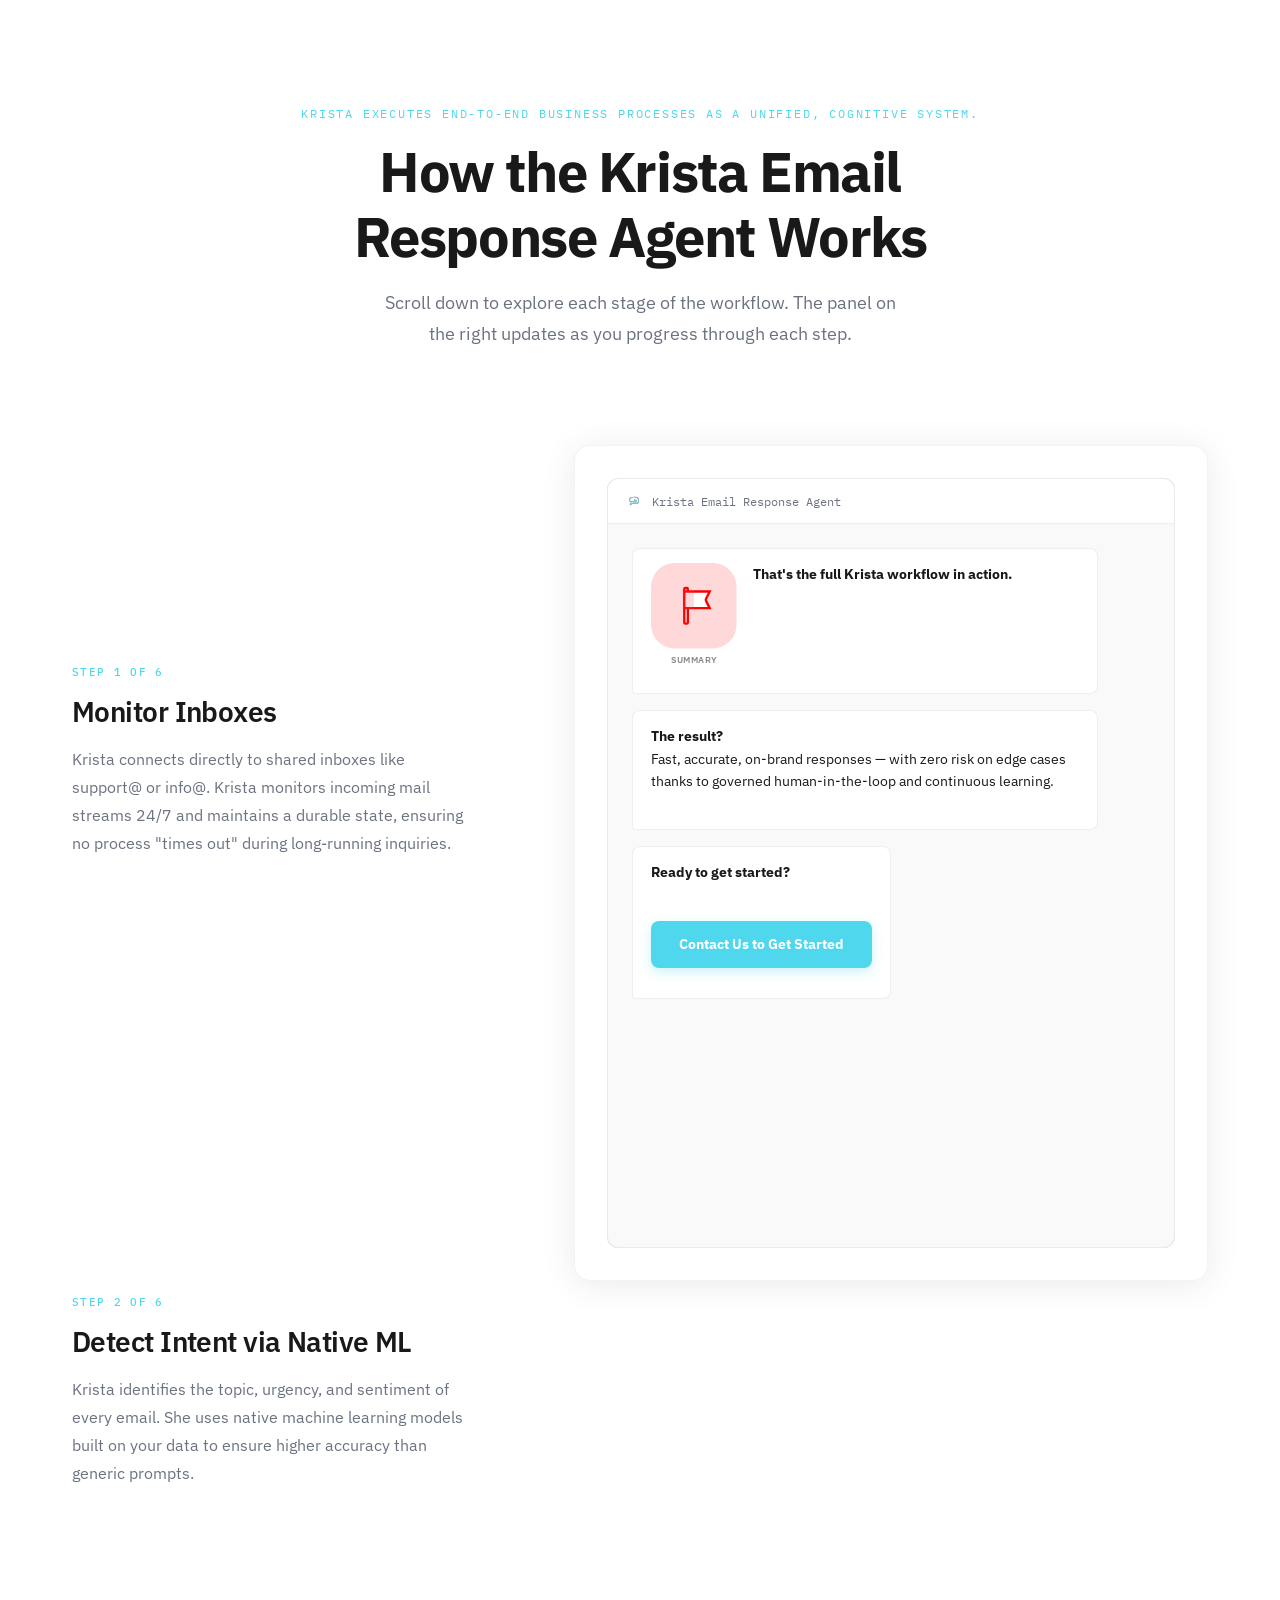
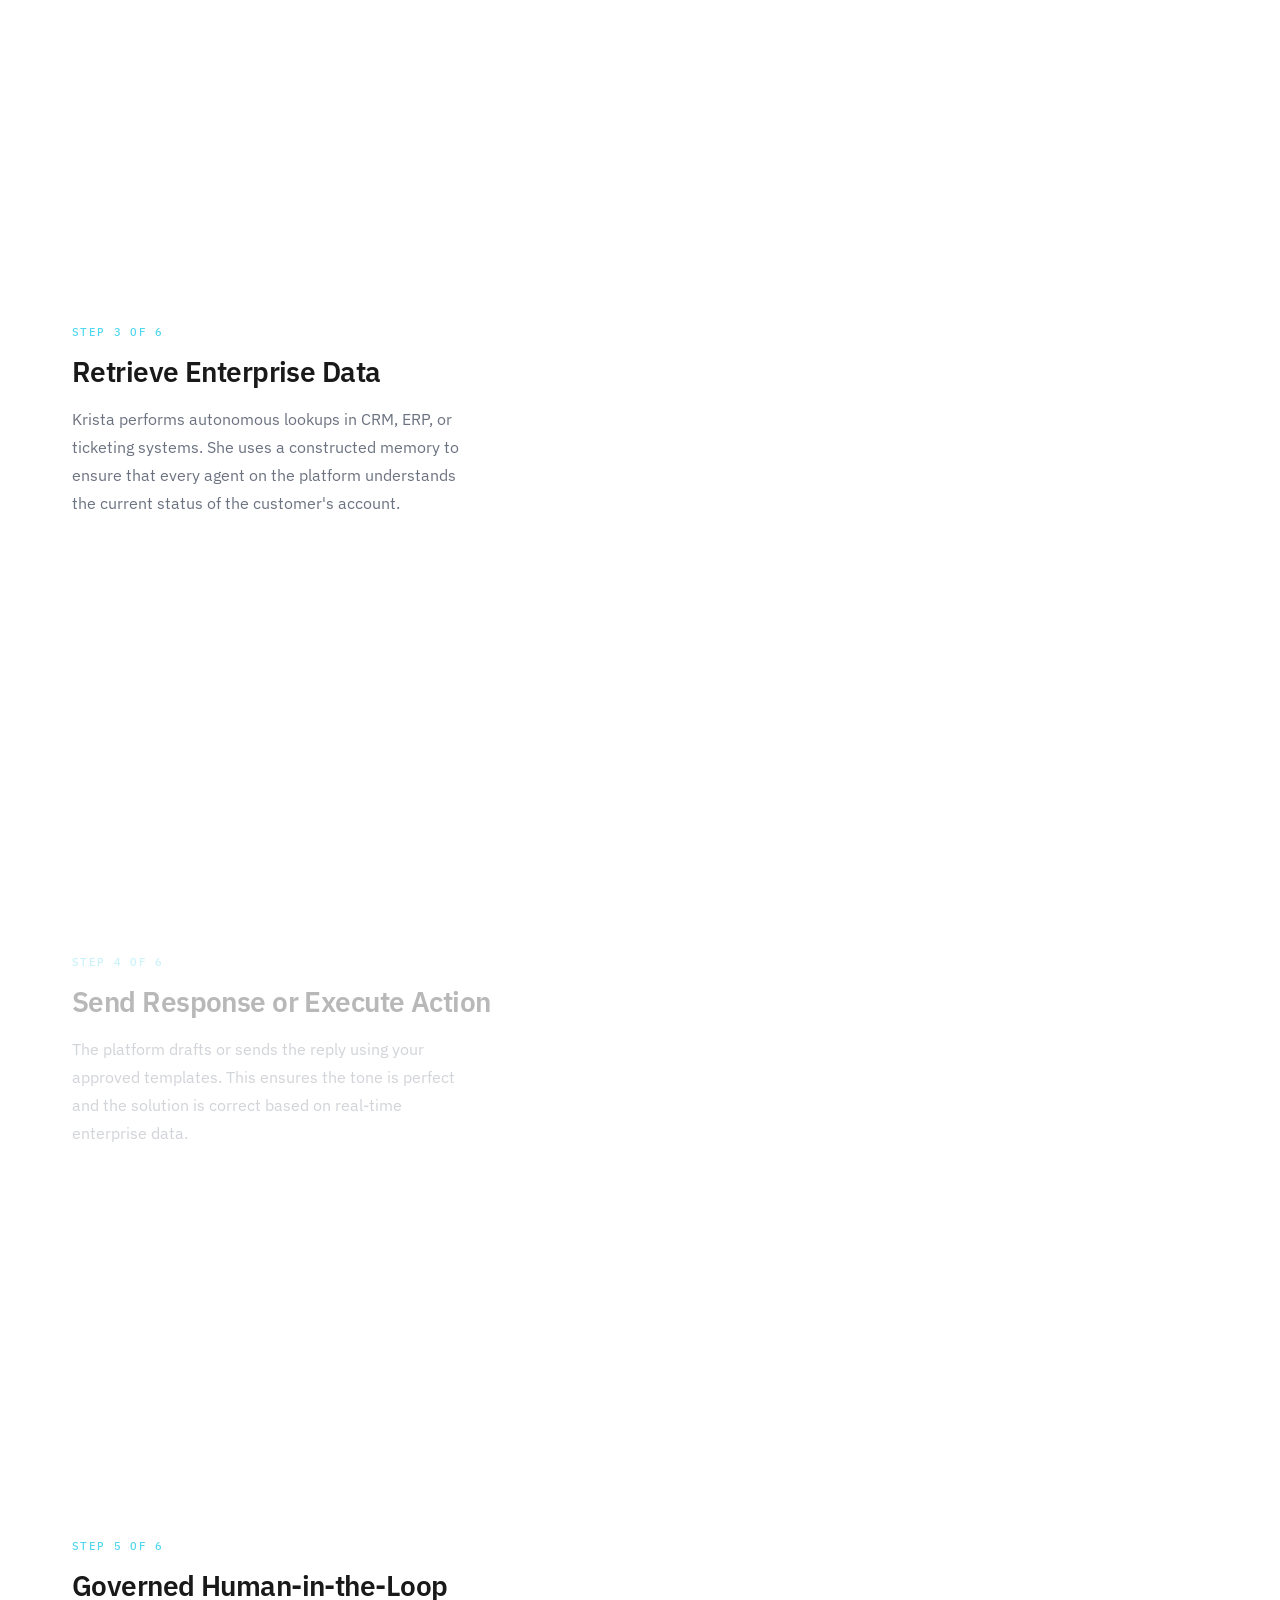
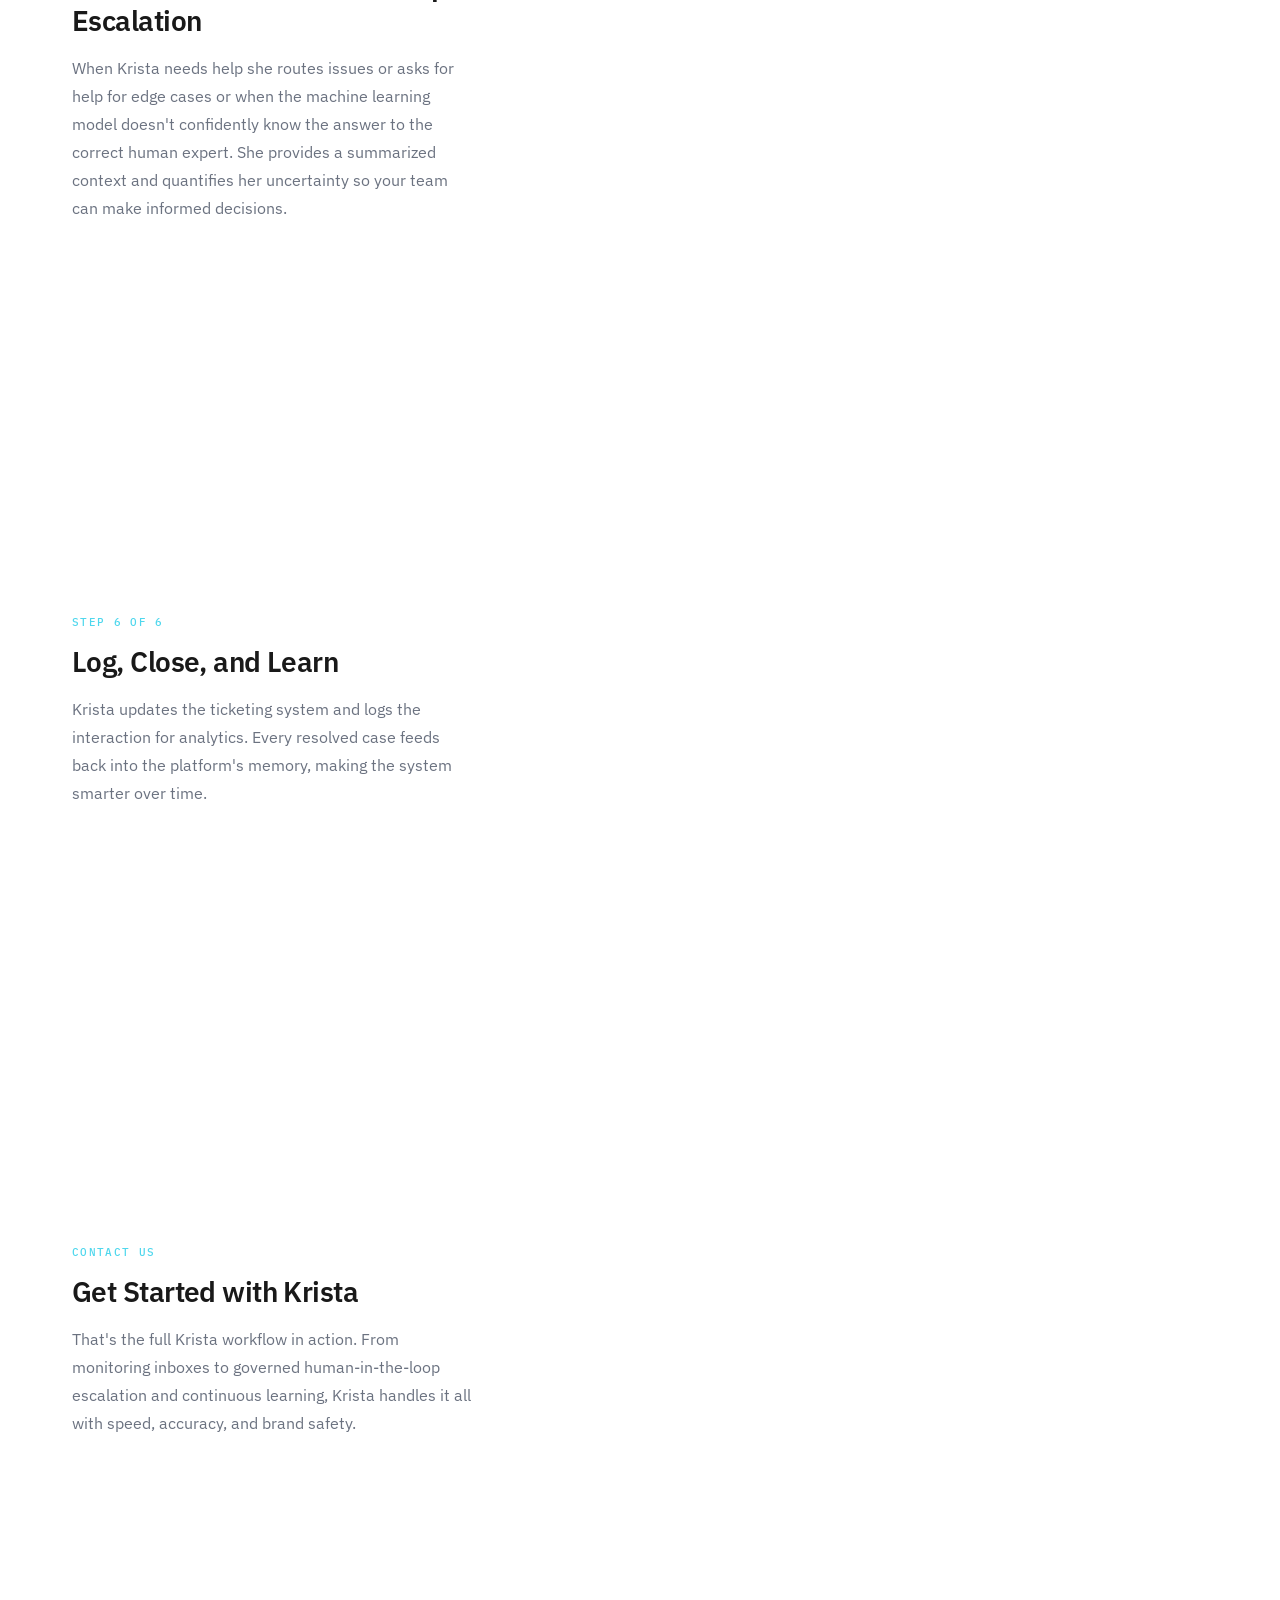
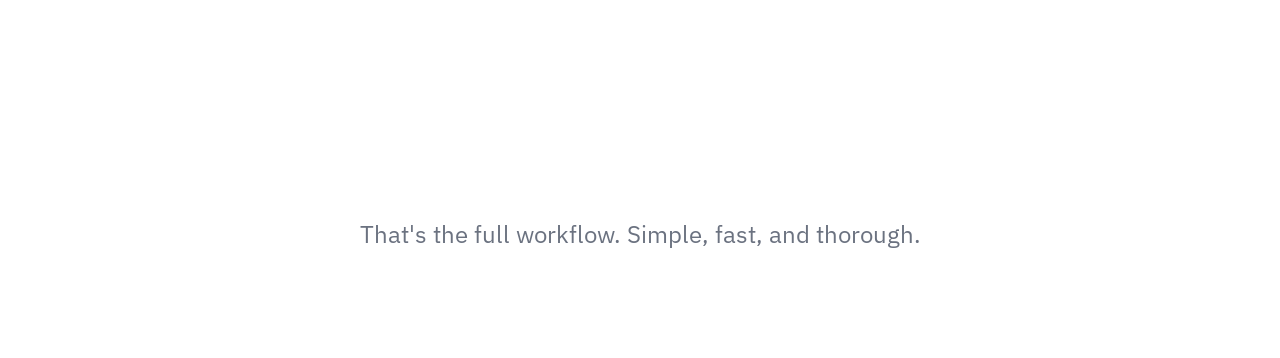
==== commit ae655ad2: "Email Read and Respond: bring index.html up to date index.html is now a copy of embed.html with the " ====
--- a/Email read and respond/index.html
+++ b/Email read and respond/index.html
@@ -3,400 +3,283 @@
 <head>
   <meta charset="UTF-8">
   <meta name="viewport" content="width=device-width, initial-scale=1.0">
-  <title>Scrollytelling Demo</title>
+  <title>Krista Email Response Agent</title>
   <link rel="preconnect" href="https://fonts.googleapis.com">
   <link rel="preconnect" href="https://fonts.gstatic.com" crossorigin>
   <link href="https://fonts.googleapis.com/css2?family=IBM+Plex+Sans:wght@400;500;600;700&family=IBM+Plex+Mono:wght@400;500&display=swap" rel="stylesheet">
-  <link rel="stylesheet" href="styles.css">
+  <style>
+.krista-scrolly-demo{--color-bg:#FFFFFF;--color-bg-light:#f9f9f9;--color-surface:#FFFFFF;--color-text:#191919;--color-text-muted:#6B7280;--color-accent:#4FD7ED;--color-accent-light:#3F39FF;--color-callout-bg:#F6AF1E;--color-callout-border:#EB7C80;--color-code-bg:#3F3920;--color-code-text:#FFFFFF;--color-critical:#EB7C80;--color-high:#e67e22;--color-medium:#f1c40f;--color-low:#27ae60;--font-heading:"IBM Plex Sans",system-ui,-apple-system,sans-serif;--font-body:"IBM Plex Sans",system-ui,-apple-system,sans-serif;--font-mono:"IBM Plex Mono","SF Mono","Consolas",monospace;--radius-lg:16px;--radius-md:12px;--radius-sm:8px;--radius-xs:4px;--shadow-card:0 2px 16px rgba(72,58,49,0.06);--shadow-sticky:0 4px 32px rgba(72,58,49,0.10);--sticky-top:2rem;--step-min-height:70vh;--transition-speed:0.4s}.krista-scrolly-demo *{margin:0;padding:0;box-sizing:border-box}.krista-scrolly-demo{font-family:var(--font-body);background-color:var(--color-bg);color:var(--color-text);line-height:1.6;-webkit-font-smoothing:antialiased}.krista-scrolly-demo .hero{max-width:800px;margin:0 auto;padding:6rem 2rem 4rem;text-align:center}.krista-scrolly-demo .hero__label{font-family:var(--font-mono);font-size:0.75rem;letter-spacing:0.15em;text-transform:uppercase;color:var(--color-accent);display:block;margin-bottom:1rem}.krista-scrolly-demo .hero__title{font-family:var(--font-heading);font-size:clamp(2rem,5vw,3.5rem);font-weight:700;line-height:1.15;letter-spacing:-0.025em;color:var(--color-text);margin-bottom:1.25rem}.krista-scrolly-demo .hero__subtitle{font-size:1.125rem;color:var(--color-text-muted);max-width:520px;margin:0 auto;line-height:1.7}.krista-scrolly-demo .scrolly{display:flex;gap:48px;max-width:1200px;margin:0 auto;padding:2rem 2rem 4rem;position:relative}.krista-scrolly-demo .scrolly__steps{flex:0 0 40%;min-width:0}.krista-scrolly-demo .scrolly__step{min-height:var(--step-min-height);padding:3rem 0;display:flex;flex-direction:column;justify-content:center;opacity:0.3;transition:opacity 0.35s ease}.krista-scrolly-demo .scrolly__step.is-active{opacity:1}.krista-scrolly-demo .scrolly__label{font-family:var(--font-mono);font-size:0.7rem;font-weight:500;letter-spacing:0.12em;text-transform:uppercase;color:var(--color-accent);margin-bottom:0.75rem;display:block}.krista-scrolly-demo .scrolly__heading{font-family:var(--font-heading);font-size:1.75rem;font-weight:600;color:var(--color-text);margin-bottom:1rem;line-height:1.25;letter-spacing:-0.02em}.krista-scrolly-demo .scrolly__text{font-size:1rem;line-height:1.75;color:var(--color-text-muted);max-width:40ch}.krista-scrolly-demo .scrolly__sticky-wrap{flex:1;min-width:0}.krista-scrolly-demo .scrolly__sticky{position:sticky;top:var(--sticky-top);height:calc(100vh - var(--sticky-top) - 2rem);background:var(--color-surface);border-radius:var(--radius-lg);box-shadow:var(--shadow-sticky);border:1px solid rgba(72,58,49,0.06);overflow:hidden;display:grid}.krista-scrolly-demo .scrolly__panel{grid-area:1 / 1;opacity:0;visibility:hidden;transition:opacity var(--transition-speed) ease, visibility 0s var(--transition-speed);padding:2rem;display:flex;flex-direction:column;justify-content:center;overflow-y:auto}.krista-scrolly-demo .scrolly__panel.is-active{opacity:1;visibility:visible;transition:opacity var(--transition-speed) ease, visibility 0s 0s}.krista-scrolly-demo .panel-card{background:var(--color-bg-light);border-radius:var(--radius-md);overflow:hidden;border:1px solid rgba(72,58,49,0.08);height:100%;display:flex;flex-direction:column}.krista-scrolly-demo .panel-card__header{display:flex;align-items:center;gap:8px;padding:0.75rem 1rem;background:var(--color-bg);border-bottom:1px solid rgba(72,58,49,0.08)}.krista-scrolly-demo .panel-card__title{font-family:var(--font-mono);font-size:0.75rem;color:var(--color-text-muted);margin:0}.krista-scrolly-demo .panel-card__body{padding:1.5rem;flex:1;display:flex;flex-direction:column;gap:1rem}.krista-scrolly-demo .chat-bubble{padding:0.875rem 1.125rem;border-radius:var(--radius-sm);font-size:0.875rem;line-height:1.6;max-width:90%}.krista-scrolly-demo .chat-bubble--user{background:var(--color-accent);color:#fff;align-self:flex-end;border-bottom-right-radius:var(--radius-xs)}.krista-scrolly-demo .chat-bubble--agent{background:var(--color-surface);color:var(--color-text);align-self:flex-start;border:1px solid rgba(72,58,49,0.08);border-bottom-left-radius:var(--radius-xs)}.krista-scrolly-demo .chat-bubble__status{display:block;font-family:var(--font-mono);font-size:0.7rem;color:var(--color-accent-light);margin-bottom:0.5rem}.krista-scrolly-demo .chat-bubble--hidden{opacity:0;visibility:hidden;transition:opacity 0.3s ease, visibility 0.3s ease}.krista-scrolly-demo .closing{text-align:center;padding:6rem 2rem}.krista-scrolly-demo .closing__text{font-family:var(--font-heading);font-size:1.5rem;color:var(--color-text-muted)}@media(max-width:768px){.krista-scrolly-demo .hero{padding:4rem 1.5rem 2rem}.krista-scrolly-demo .scrolly{flex-direction:column;gap:0;padding:0 1rem 2rem}.krista-scrolly-demo .scrolly__sticky-wrap{position:sticky;top:0;z-index:10;height:50vh;order:-1}.krista-scrolly-demo .scrolly__sticky{position:relative;top:0;height:100%;border-radius:0 0 var(--radius-md) var(--radius-md)}.krista-scrolly-demo .scrolly__steps{flex:1}.krista-scrolly-demo .scrolly__step{min-height:50vh;padding:2rem 0}.krista-scrolly-demo .scrolly__heading{font-size:1.35rem}.krista-scrolly-demo .scrolly__panel{padding:1.25rem}}
+  </style>
 </head>
 <body>
-
-  <header class="hero">
-    <span class="hero__label">Krista executes end-to-end business processes as a unified, cognitive system.
-
-</span>
+<svg xmlns="http://www.w3.org/2000/svg" xmlns:xlink="http://www.w3.org/1999/xlink" width="0" height="0" style="position:absolute;width:0;height:0;overflow:hidden" aria-hidden="true"><symbol id="krista-mark" viewBox="0 0 375 374.999991"><defs><filter x="0%" y="0%" width="100%" height="100%" id="aa8c5e7977"><feColorMatrix values="0 0 0 0 1 0 0 0 0 1 0 0 0 0 1 0 0 0 1 0" color-interpolation-filters="sRGB"/></filter><filter x="0%" y="0%" width="100%" height="100%" id="263a684f07"><feColorMatrix values="0 0 0 0 1 0 0 0 0 1 0 0 0 0 1 0.2126 0.7152 0.0722 0 0" color-interpolation-filters="sRGB"/></filter><clipPath id="ce8b0fe5a0"><path d="M 21.066406 37.5 L 354 37.5 L 354 337.5 L 21.066406 337.5 Z M 21.066406 37.5 " clip-rule="nonzero"/></clipPath><image x="0" y="0" width="1776" xlink:href="[data-uri]" id="5c01665837" height="1600" preserveAspectRatio="xMidYMid meet"/><mask id="a6df2222df"><g filter="url(#aa8c5e7977)"><g filter="url(#263a684f07)" transform="matrix(0.1875, 0, 0, 0.1875, 21.064497, 37.499998)"><image x="0" y="0" width="1776" xlink:href="[data-uri]" height="1600" preserveAspectRatio="xMidYMid meet"/></g></g></mask><image x="0" y="0" width="1776" xlink:href="[data-uri]" id="097a49da4c" height="1600" preserveAspectRatio="xMidYMid meet"/></defs><rect x="-37.5" width="450" fill="#ffffff" y="-37.499999" height="449.999989" fill-opacity="1"/><rect x="-37.5" width="450" fill="#ffffff" y="-37.499999" height="449.999989" fill-opacity="1"/><g clip-path="url(#ce8b0fe5a0)"><g mask="url(#a6df2222df)"><g transform="matrix(0.1875, 0, 0, 0.1875, 21.064497, 37.499998)"><image x="0" y="0" width="1776" xlink:href="[data-uri]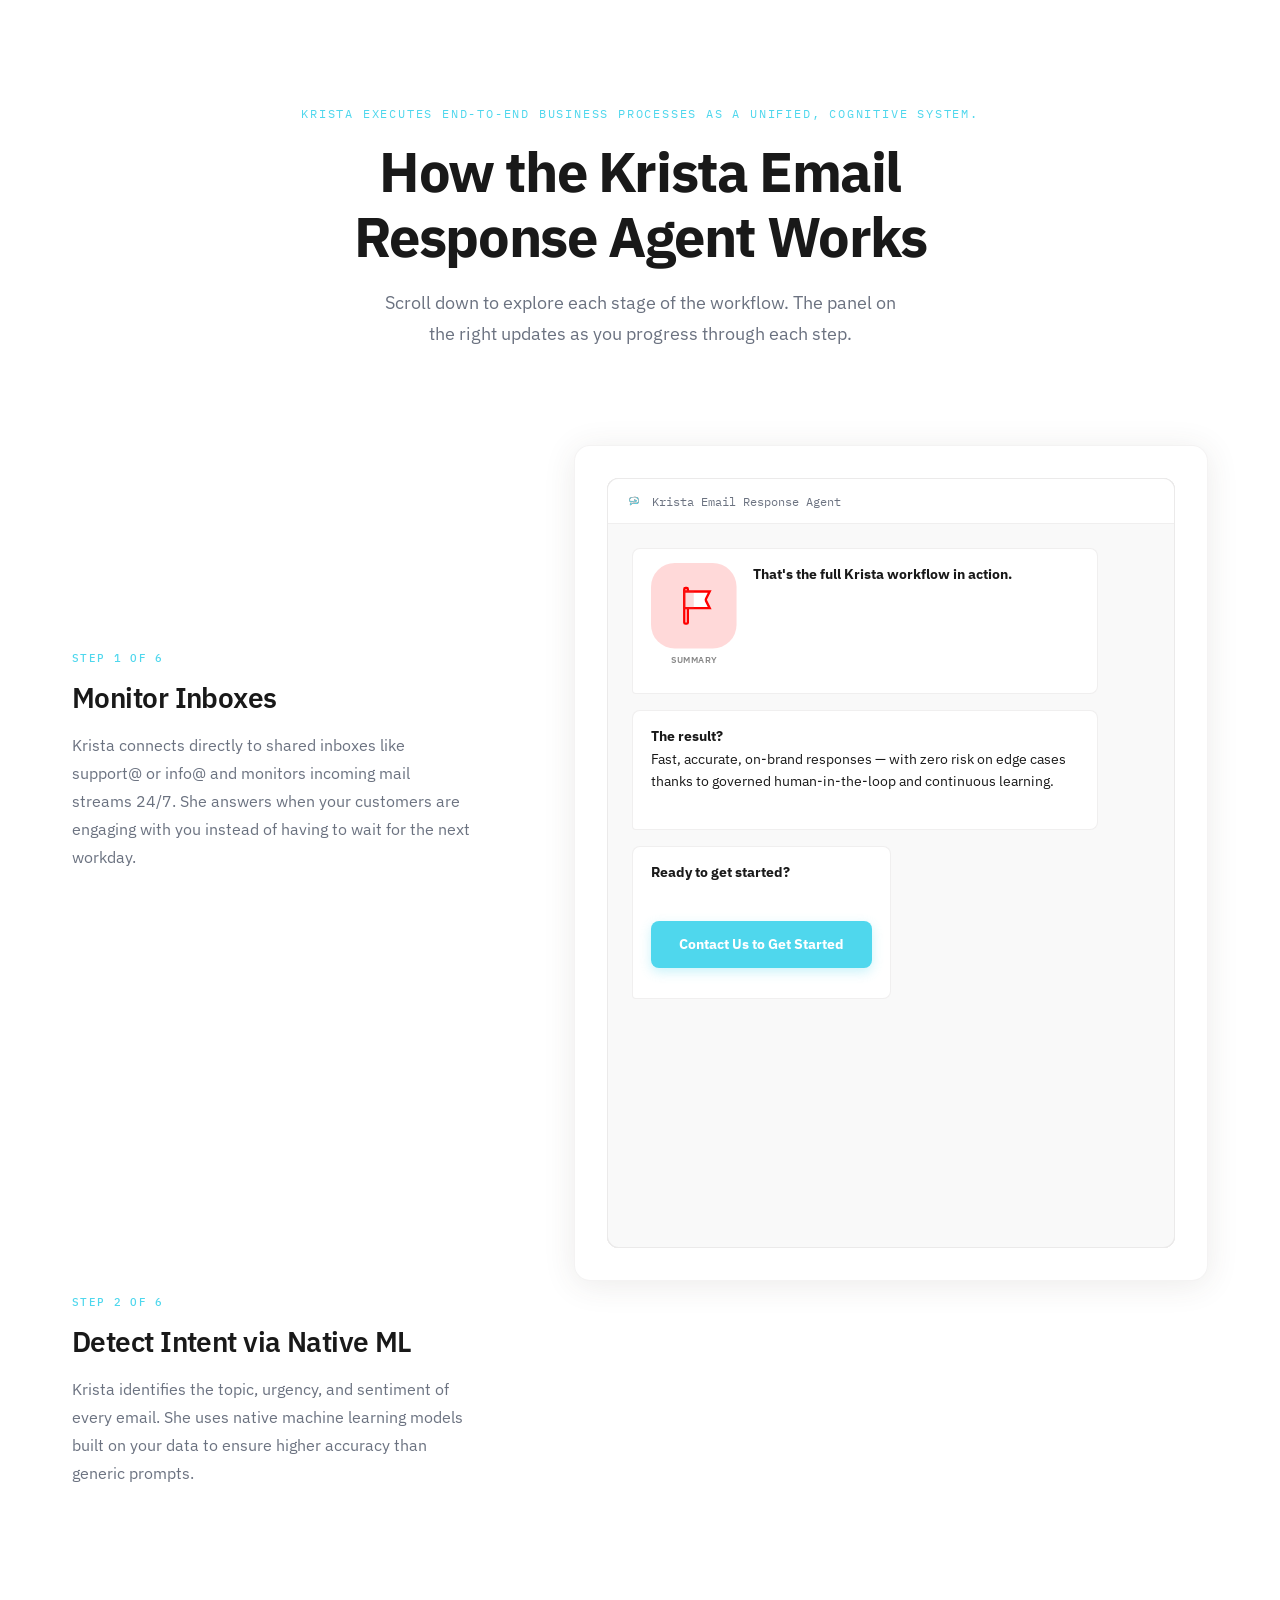
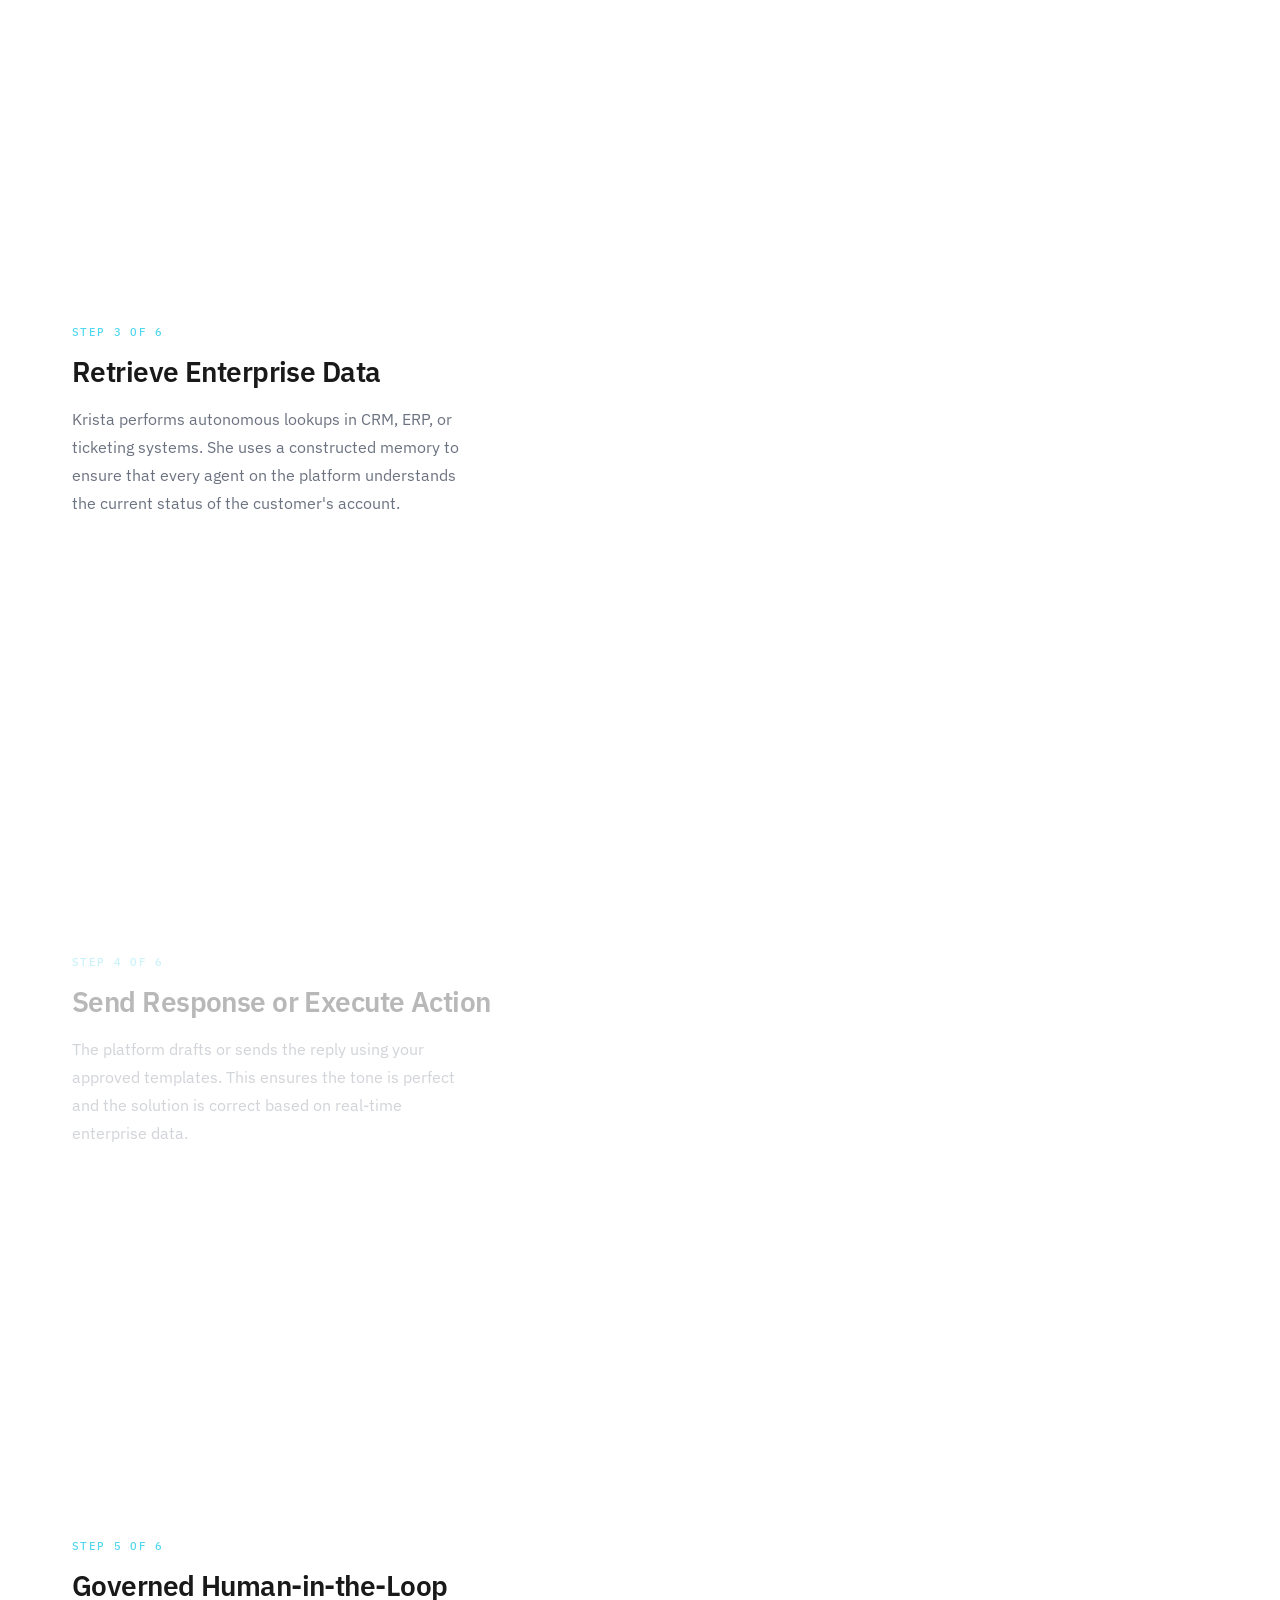
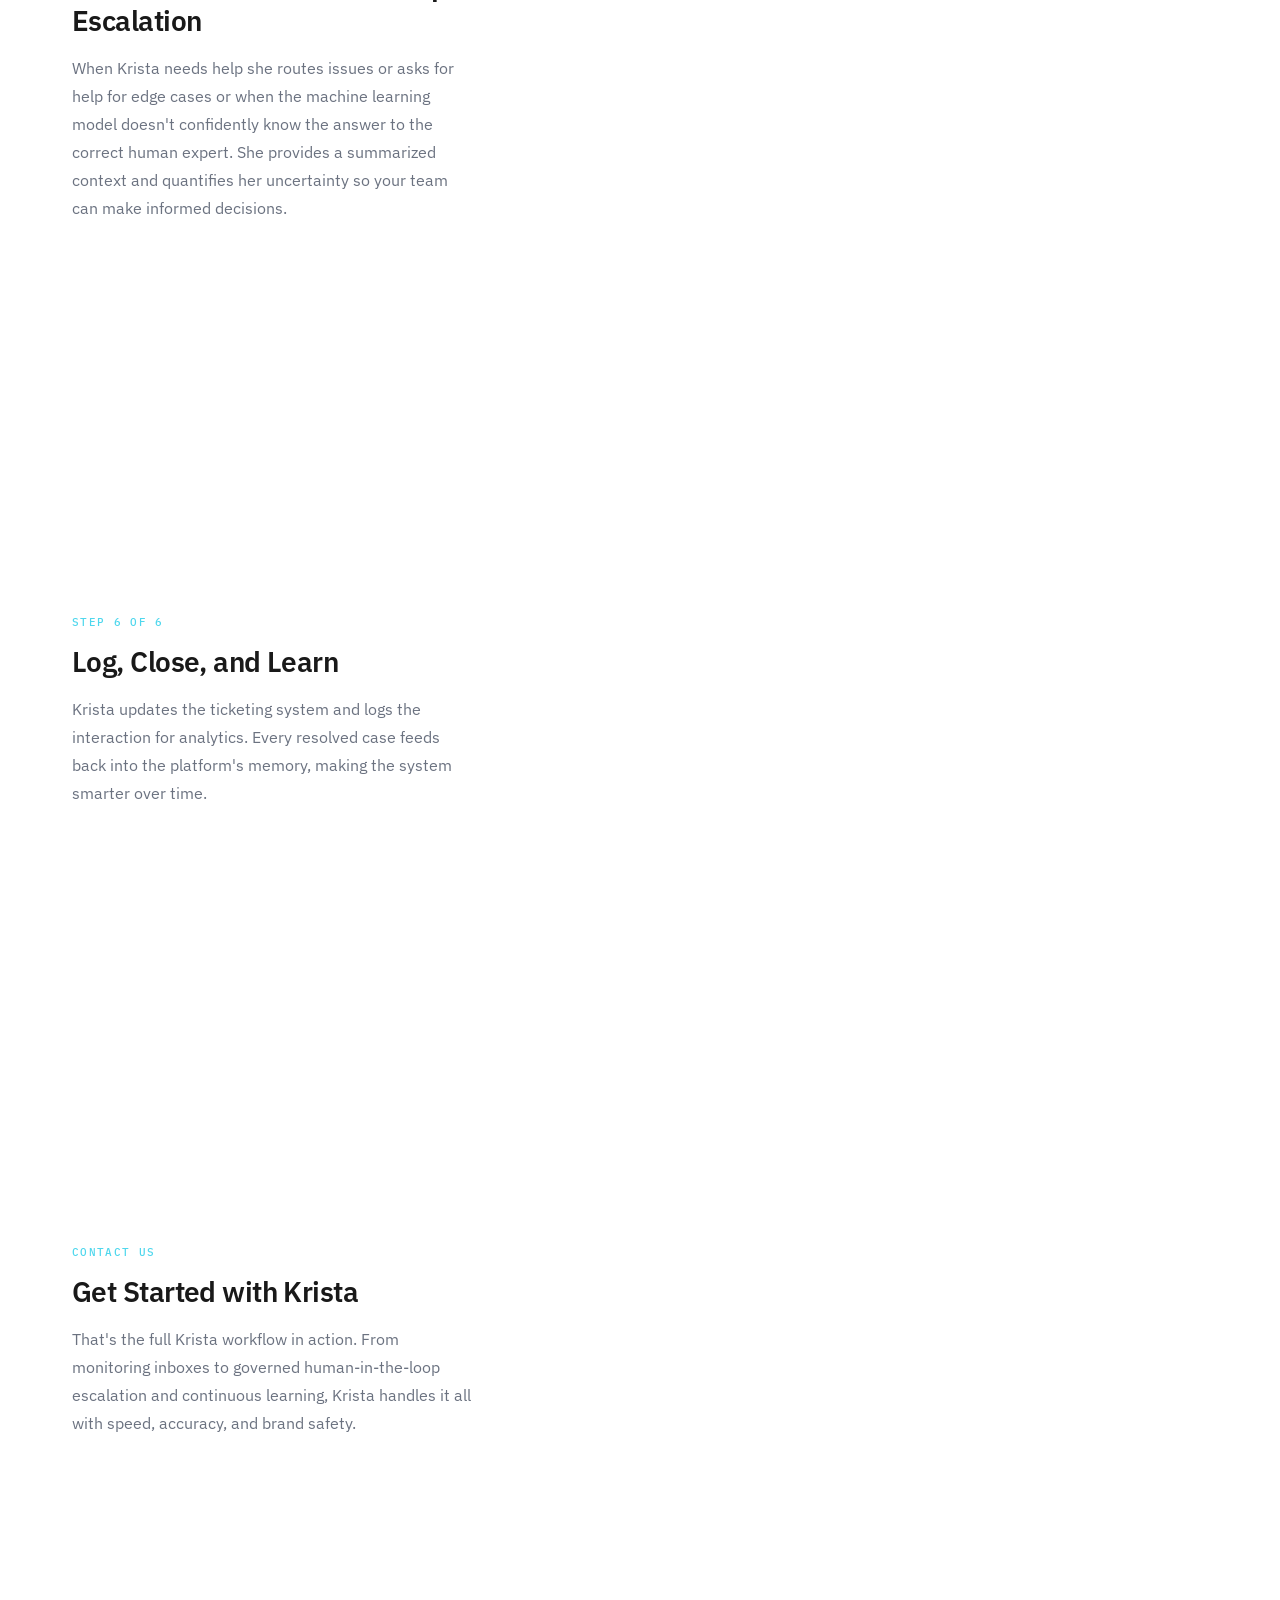
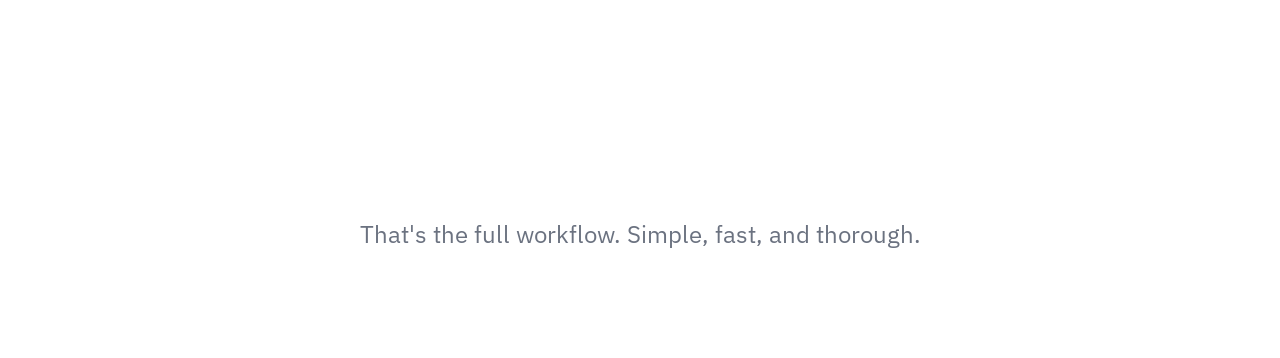
==== commit 217b6a2e: "Inline krista-mark and sync index.html with embed.html across both demos; soften Step 1 copy in Emai" ====
--- a/Email read and respond/index.html
+++ b/Email read and respond/index.html
@@ -22,7 +22,7 @@
 
   <section class="scrolly" aria-label="Feature walkthrough">
     <div class="scrolly__steps">
-      <article class="scrolly__step is-active" data-step="1"><span class="scrolly__label">STEP 1 OF 6</span><h2 class="scrolly__heading">Monitor Inboxes</h2><p class="scrolly__text">Krista connects directly to shared inboxes like support@ or info@. Krista monitors incoming mail streams 24/7 and maintains a durable state, ensuring no process "times out" during long-running inquiries.</p></article>
+      <article class="scrolly__step is-active" data-step="1"><span class="scrolly__label">STEP 1 OF 6</span><h2 class="scrolly__heading">Monitor Inboxes</h2><p class="scrolly__text">Krista connects directly to shared inboxes like support@ or info@ and monitors incoming mail streams 24/7. She answers when your customers are engaging with you instead of having to wait for the next workday.</p></article>
       <article class="scrolly__step" data-step="2"><span class="scrolly__label">STEP 2 OF 6</span><h2 class="scrolly__heading">Detect Intent via Native ML</h2><p class="scrolly__text">Krista identifies the topic, urgency, and sentiment of every email. She uses native machine learning models built on your data to ensure higher accuracy than generic prompts.</p></article>
       <article class="scrolly__step" data-step="3"><span class="scrolly__label">STEP 3 OF 6</span><h2 class="scrolly__heading">Retrieve Enterprise Data</h2><p class="scrolly__text">Krista performs autonomous lookups in CRM, ERP, or ticketing systems. She uses a constructed memory to ensure that every agent on the platform understands the current status of the customer's account.</p></article>
       <article class="scrolly__step" data-step="4"><span class="scrolly__label">STEP 4 OF 6</span><h2 class="scrolly__heading">Send Response or Execute Action</h2><p class="scrolly__text">The platform drafts or sends the reply using your approved templates. This ensures the tone is perfect and the solution is correct based on real-time enterprise data.</p></article>
